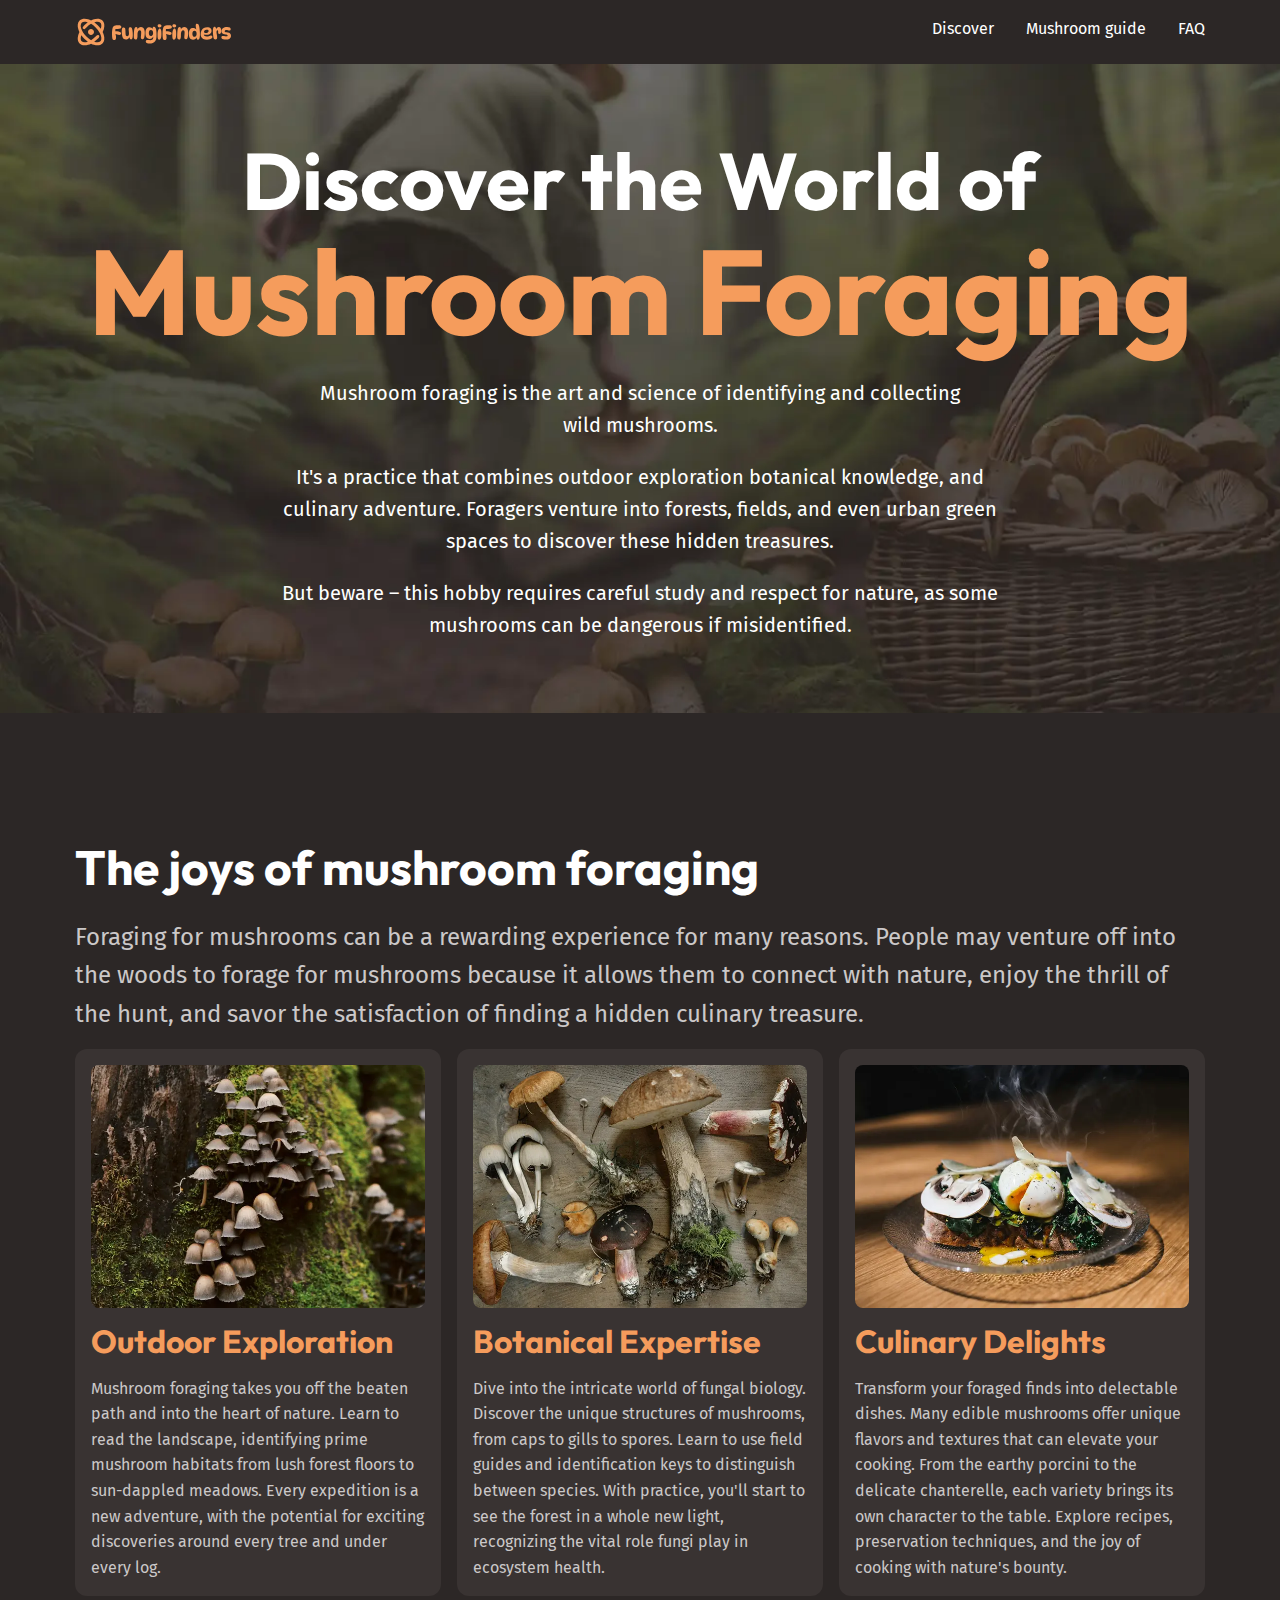
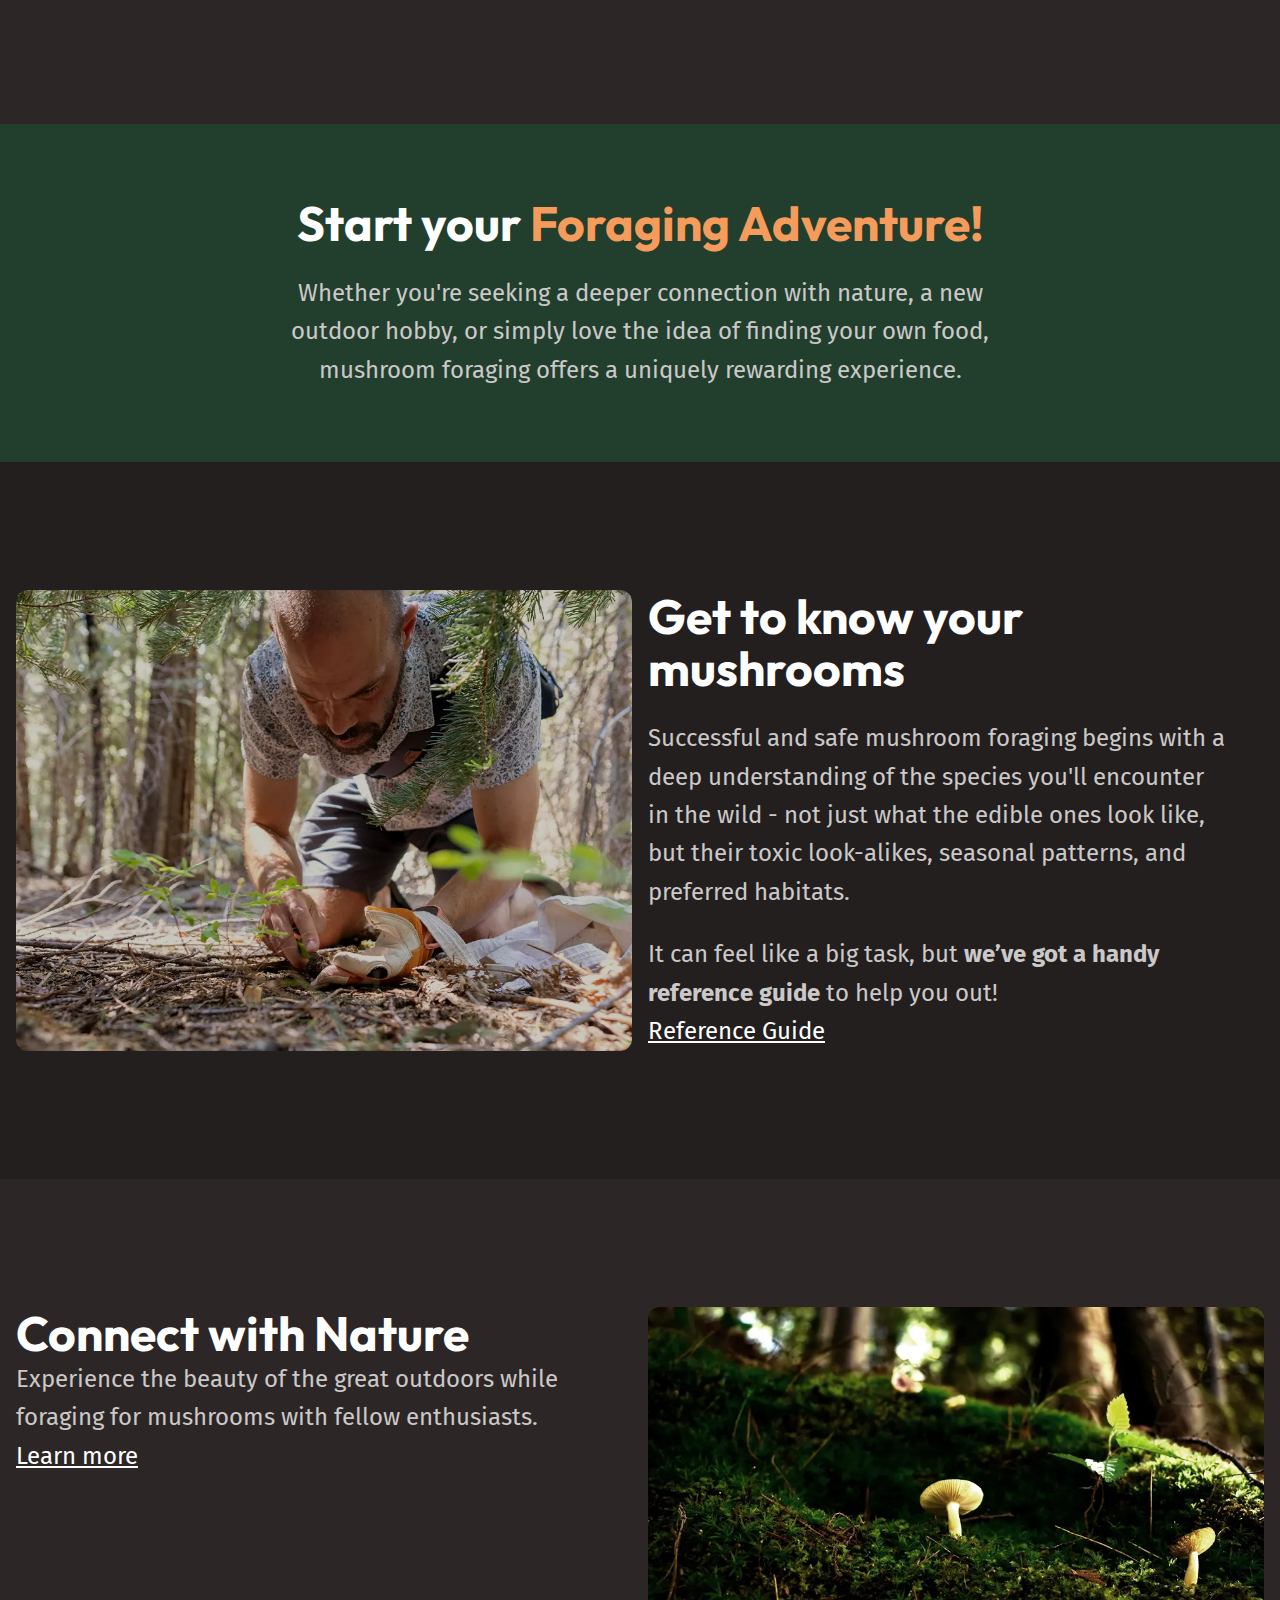
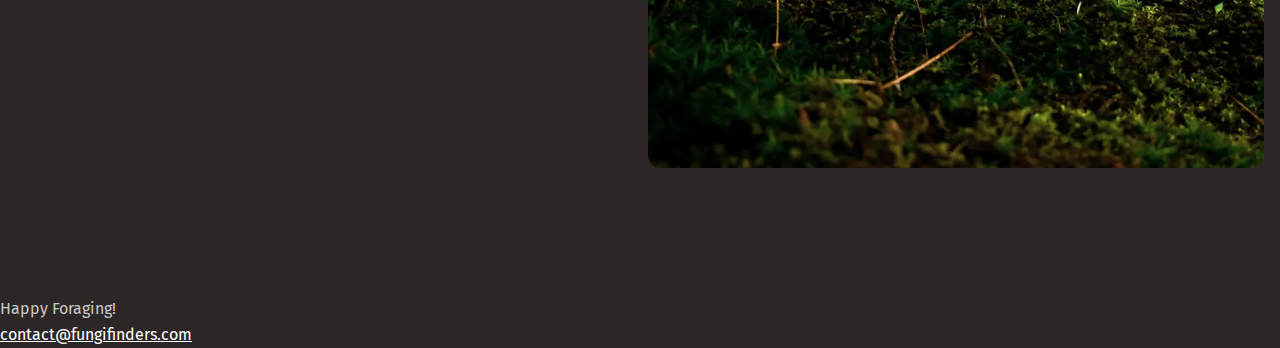
==== index.html @ 55ce0824 "flow class added" ====
<!DOCTYPE html>
<html lang="en">
  <head>
    <meta charset="UTF-8" />
    <meta name="viewport" content="width=device-width, initial-scale=1.0" />
    <title>FungiFindersw</title>
    <link rel="stylesheet" href="styles.css" />
    <link rel="preconnect" href="https://fonts.googleapis.com" />
    <link rel="preconnect" href="https://fonts.gstatic.com" crossorigin />
    <link
      href="https://fonts.googleapis.com/css2?family=Fira+Sans:wght@400;700&family=Outfit:wght@100..900&display=swap"
      rel="stylesheet"
    />
  </head>
  <body>
    <header class="site-header">
      <div class="wrapper" data-type="wide">
        <div class="site-header__inner">
          <a href="/">
            <img
              class="logo"
              src="/assets/fungi-finders.svg"
              alt="company logo"
            />
          </a>

          <nav class="primary-navigation">
            <ul>
              <li><a href="#">Discover</a></li>
              <li><a href="#">Mushroom guide</a></li>
              <li><a href="#">FAQ</a></li>
            </ul>
          </nav>
        </div>
      </div>
    </header>
    <main>
      <section class="hero flow section" data-padding="compact">
        <div class="wrapper">
          <h1 class="hero__title">
            Discover the World of
            <span>Mushroom Foraging</span>
          </h1>
        </div>
        <div class="wrapper" data-width="narrow">
          <div class="flow">
            <p>
              Mushroom foraging is the art and science of identifying and
              collecting wild mushrooms.
            </p>
            <p>
              It's a practice that combines outdoor exploration botanical
              knowledge, and culinary adventure. Foragers venture into forests,
              fields, and even urban green spaces to discover these hidden
              treasures.
            </p>
            <p>
              But beware – this hobby requires careful study and respect for
              nature, as some mushrooms can be dangerous if misidentified.
            </p>
          </div>
        </div>
      </section>

      <section class="section">
        <div class="wrapper flow">
          <h2 class="section-title">The joys of mushroom foraging</h2>
          <p class="font-size-lg">
            Foraging for mushrooms can be a rewarding experience for many
            reasons. People may venture off into the woods to forage for
            mushrooms because it allows them to connect with nature, enjoy the
            thrill of the hunt, and savor the satisfaction of finding a hidden
            culinary treasure.
          </p>

          <!-- 3 columns / Cards -->

          <div class="equal-columns">
            <div class="card">
              <img
                src="/assets/outdoor-exploration.webp"
                alt="Tighlty grouped brown mushrooms growing up the side of a mossy tree trunk"
              />
              <h3 class="card__title">Outdoor Exploration</h3>
              <p>
                Mushroom foraging takes you off the beaten path and into the
                heart of nature. Learn to read the landscape, identifying prime
                mushroom habitats from lush forest floors to sun-dappled
                meadows. Every expedition is a new adventure, with the potential
                for exciting discoveries around every tree and under every log.
              </p>
            </div>

            <div class="card">
              <img
                src="/assets/botanical-expertise.webp"
                alt="Various harvested wild mushrooms on a table"
              />
              <h3 class="card__title">Botanical Expertise</h3>
              <p>
                Dive into the intricate world of fungal biology. Discover the
                unique structures of mushrooms, from caps to gills to spores.
                Learn to use field guides and identification keys to distinguish
                between species. With practice, you'll start to see the forest
                in a whole new light, recognizing the vital role fungi play in
                ecosystem health.
              </p>
            </div>

            <div class="card">
              <img
                src="/assets/culinary-delight.webp"
                alt="A freshly cooked plate of food, still steaming, with several mushroom slices on it"
              />

              <h3 class="card__title">Culinary Delights</h3>
              <p>
                Transform your foraged finds into delectable dishes. Many edible
                mushrooms offer unique flavors and textures that can elevate
                your cooking. From the earthy porcini to the delicate
                chanterelle, each variety brings its own character to the table.
                Explore recipes, preservation techniques, and the joy of cooking
                with nature's bounty.
              </p>
            </div>
          </div>
        </div>
      </section>

      <section class="background-accent section" data-padding="compact">
        <div class="wrapper" data-width="narrow">
          <div class="text-center font-size-lg flow">
            <h2 class="section-title">
              Start your <span class="text-brand">Foraging Adventure!</span>
            </h2>
            <p>
              Whether you're seeking a deeper connection with nature, a new
              outdoor hobby, or simply love the idea of finding your own food,
              mushroom foraging offers a uniquely rewarding experience.
            </p>
          </div>
        </div>
      </section>

      <section class="background-extra-dark section">
        <div class="wrapper" data-width="wide">
          <div class="equal-columns">
            <!-- 2 columns -->
            <div>
              <img
                src="/assets/get-to-know.webp"
                alt="A man on his hands and knees carefully digging a mushroom out of the forest floor"
              />
            </div>
            <div class="font-size-lg flow">
              <h2 class="section-title">Get to know your mushrooms</h2>
              <p>
                Successful and safe mushroom foraging begins with a deep
                understanding of the species you'll encounter in the wild - not
                just what the edible ones look like, but their toxic
                look-alikes, seasonal patterns, and preferred habitats.
              </p>
              <p>
                It can feel like a big task, but
                <strong>we’ve got a handy reference guide</strong> to help you
                out!
              </p>
              <a href="/mushroom-guide.html" class="button">
                <span class="visually-hidden">
                  Get to know your mushrooms by using our handy </span
                >Reference Guide
              </a>
            </div>
          </div>
        </div>
      </section>

      <section class="section">
        <div class="wrapper" data-width="wide">
          <div class="equal-columns">
            <!-- 2 columns -->
            <div class="font-size-lg">
              <h2 class="section-title">Connect with Nature</h2>
              <p>
                Experience the beauty of the great outdoors while foraging for
                mushrooms with fellow enthusiasts.
              </p>
              <a href="" class="button"
                >Learn more
                <span class="visually-hidden">
                  about mushrooms with our hand mushroom guide
                </span></a
              >
            </div>
            <div>
              <img
                src="/assets/nature.webp"
                alt="A few small yellowish mushrooms growing on a mossy forest floor"
              />
            </div>
          </div>
        </div>
      </section>
    </main>

    <footer class="site-footer">
      <p>Happy Foraging!</p>
      <a href="mailto:contact@fungifinders.com">contact@fungifinders.com</a>
    </footer>
  </body>
</html>
---- styles.css ----
/* FONTS */

/* @font-face {
  font-family: 'Outfit';
  font-weight: 100;
  src: url('/assets/fonts/Outfit-Regular.woff2') format('woff2'),
    url('/assets/fonts/Outfit-Regular.woff') format('woff');
}

@font-face {
  font-family: 'Outfit';
  font-weight: 900;
  src: url('/assets/fonts/Outfit-ExtraBold.woff2') format('woff2'),
    url('/assets/fonts/Outfit-ExtraBold.woff') format('woff');
}

@font-face {
  font-family: 'Fira Sans';
  font-weight: 400;
  src: url('/assets/fonts/FiraSans-Regular.woff2') format('woff2'),
    url('/assets/fonts/FiraSans-Regular.woff') format('woff');
}

@font-face {
  font-family: 'Firs Sans';
  font-weight: 700;
  src: url('/assets/fonts/FiraSans-Bold.woff2') format('woff2'),
    url('/assets/fonts/FiraSans-Bold.woff') format('woff');
} */

/* CSS RESET */

@layer reset {
  *,
  *::before,
  *::after {
    box-sizing: border-box;
  }

  html {
    -mox-text-size-adjust: none;
    -webkit-text-size-adjust: none;
    text-size-adjust: none;
  }

  body,
  h1,
  h2,
  h3,
  h4,
  p,
  figure,
  blockquote,
  dl,
  dd {
    margin: 0;
  }

  [role='list'] {
    list-style: none;
    margin: 0;
    padding: 0;
  }

  body {
    min-block-size: 100vh;
    line-height: 1.6;
  }

  h1,
  h2,
  h3,
  button,
  input,
  label {
    line-height: 1.1;
  }

  p,
  li {
    text-wrap: pretty;
  }

  img,
  picture {
    max-inline-size: 100%;
    display: block;
  }

  input,
  button,
  textarea,
  select {
    font: inherit;
  }
}

/* CUSTOM PROPERTIES */

@layer base {
  :root {
    /* COLORS */
    --clr-white: hsl(0, 0%, 100%);
    --clr-gray-100: hsl(0, 2%, 79%);
    --clr-brand-400: hsl(25, 88%, 75%);
    --clr-brand-500: hsl(25, 88%, 66%);
    --clr-green-400: hsl(143, 19%, 49%);
    --clr-green-500: hsl(143, 38%, 37%);
    --clr-green-600: hsl(145, 29%, 19%);
    --clr-brown-500: hsl(10, 5%, 25%);
    --clr-brown-600: hsl(9, 7%, 21%);
    --clr-brown-700: hsl(9, 8%, 16%);
    --clr-brown-800: hsl(0, 6%, 15%);
    --clr-brown-900: hsl(0, 6%, 13%);

    --clr-orange-500: hsl(28, 43%, 28%);
    --clr-red-500: hsl(359, 34%, 24%);
    --clr-teal-500: hsl(186, 42%, 25%);

    /* FONTS & SIZE */

    --ff-heading: 'Outfit', sans-serif;
    --ff-body: 'Fira Sans', sans-serif;

    --fs-300: 0.875rem;
    --fs-400: 1rem;
    --fs-500: 1.125rem;
    --fs-600: 1.25rem;
    --fs-700: 1.5rem;
    --fs-800: 2rem;
    --fs-900: 3.75rem;
    --fs-1000: 3.75rem;

    /* LARGE SCREENS FONT SIZES */

    @media (width > 47.5rem) {
      --fs-300: 0.875rem;
      --fs-400: 1rem;
      --fs-500: 1.25rem;
      --fs-600: 1.5rem;
      --fs-700: 2rem;
      --fs-800: 3rem;
      --fs-900: 5rem;
      --fs-1000: 7.5rem;
    }
  }
}

/* PRIMITIVES */

:root {
  --text-main: var(--clr-gray-100);
  --text-high-contrast: var(--clr-white);
  --text-brand: var(--clr-brand-500);
  --text-brand-light: var(--clr-brand-400);

  --background-accent-light: var(--clr-green-400);
  --background-accent-main: var(--clr-green-500);
  --backgrouind-accent-dark: var(--clr-green-600);

  --background-extra-light: var(--clr-brown-500);
  --background-light: var(--clr-brown-600);
  --background-main: var(--clr-brown-700);
  --background-dark: var(--clr-brown-800);
  --background-extra-dark: var(--clr-brown-900);

  --font-size-heading-sm: var(--fs-700);
  --font-size-heading-reg: var(--fs-800);
  --font-size-heading-lg: var(--fs-900);
  --font-size-heading-xl: var(--fs-1000);

  --font-size-sm: var(--fs-300);
  --font-size-reg: var(--fs-400);
  --font-size-md: var(--fs-500);
  --font-size-lg: var(--fs-600);

  --border-radius-1: 0.25rem;
  --border-radius-2: 0.5rem;
  --border-radius-3: 0.75rem;
}

@layer base {
  body {
    font-family: var(--ff-body);
    font-size: var(--font-size-reg);
    color: var(--text-main);
    background-color: var(--background-main);
  }

  h1,
  h2,
  h3,
  h4 {
    font-family: var(--ff-heading);
    font-weight: 700;
    color: var(--text-high-contrast);
  }

  a {
    color: var(--text-high-contrast);
  }

  a:hover,
  a:focus-visible {
    color: var(--text-brand-light);
  }

  img {
    border-radius: var(--border-radius-3);
  }
}

@layer layout {
  .flow > * + * {
    margin-block-start: var(--flow-space, 1em);
  }

  .grid-flow {
    display: grid;
    gap: var(--grid-flow-space, 1em);

    align-content: start;
    justify-items: start;
  }
  .wrapper {
    --wrapper-max-width: 70.625rem;
    --wrapper-padding: 1rem;

    width: min(var(--wrapper-max-width), 100% - var(--wrapper-padding) * 2);
    margin-inline: auto;

    /* max-width: var(--wrapper-max-width);
    margin-inline: auto;
    padding-inline: var(--wrapper-padding); */

    box-sizing: content-box;
  }

  .wrapper[data-width='narrow'] {
    --wrapper-max-width: 45rem;
  }

  .wrapper[data-width='wide'] {
    --wrapper-max-width: 83.125rem;
  }

  .section {
    padding-block: 3.75rem;

    @media (min-width: 47.5rem) {
      padding-block: 8rem;

      &[data-padding='compact'] {
        padding-block: 4.54rem;
      }
    }
  }

  .equal-columns {
    display: grid;
    gap: var(--equal-columns-gap, 1rem);
    align-items: var(--column-layout-alignment, start);

    &[data-gap='large'] {
      gap: 2rem;
    }

    &[data-vertical-alignment='centered'] {
      --column-layout-alignment: center;
    }

    &[data-vertical-alignment='bottom'] {
      --column-layout-alignment: end;
    }

    @media (width > 760px) {
      grid-auto-flow: column;
      grid-auto-columns: 1fr;
    }
  }
}

@layer components {
  .site-header {
    padding-block: 1rem;
  }

  .site-header__inner {
    display: flex;
    flex-wrap: wrap;
    gap: 0.5rem 2rem;
    justify-content: space-between;
  }

  .primary-navigation {
    ul {
      list-style: none;
      margin: 0;
      padding: 0;
      display: flex;
      flex-wrap: wrap;
      gap: 0.5rem 2rem;
    }

    a {
      text-decoration: none;
    }
  }

  .hero {
    text-align: center;
    background-image: url('/assets/hero.webp');
    background-size: cover;
    font-size: var(--font-size-md);
    color: var(--text-high-contrast);
  }

  .hero__title {
    font-size: var(--font-size-heading-lg);

    > span {
      display: block;
      font-size: var(--font-size-heading-xl);
      color: var(--text-brand);
    }
  }

  .card {
    display: grid;
    gap: 1rem;
    padding: 1rem;
    background-color: var(--background-light);
    border-radius: var(--border-radius-3);

    img {
      border-radius: var(--border-radius-2);
    }
  }

  .card__title {
    /* color: var(--card-title-color), var(--text-brand);
    font-size: var(--card-title-font-size), var(--font-size-sm); */
    color: var(--text-brand);
    font-size: var(--font-size-heading-sm);
  }
}

@layer utilities {
  .text-center {
    text-align: center;
  }
  .text-brand {
    color: var(--text-brand);
  }

  .text-high-contrast {
    color: var(--text-high-contrast);
  }

  .section-title {
    font-size: var(--font-size-heading-reg);
  }

  .background-base {
    background-color: var(--background-main);
  }

  .background-light {
    background-color: var(--background-light);
  }

  .background-extra-light {
    background-color: var(--background-extra-light);
  }

  .background-dark {
    background-color: var(--background-dark);
  }

  .background-extra-dark {
    background-color: var(--background-extra-dark);
  }

  .background-accent {
    background-color: var(--backgrouind-accent-dark);
  }

  .font-size-sm {
    font-size: var(--font-size-sm);
  }
  .font-size-reg {
    font-size: var(--font-size-reg);
  }

  .font-size-md {
    font-size: var(--font-size-md);
  }

  .font-size-lg {
    font-size: var(--font-size-lg);
  }

  .visually-hidden {
    clip: rect(0 0 0 0);
    clip-path: inset(50%);
    height: 1px;
    overflow: hidden;
    position: absolute;
    white-space: nowrap;
    width: 1px;
  }
}
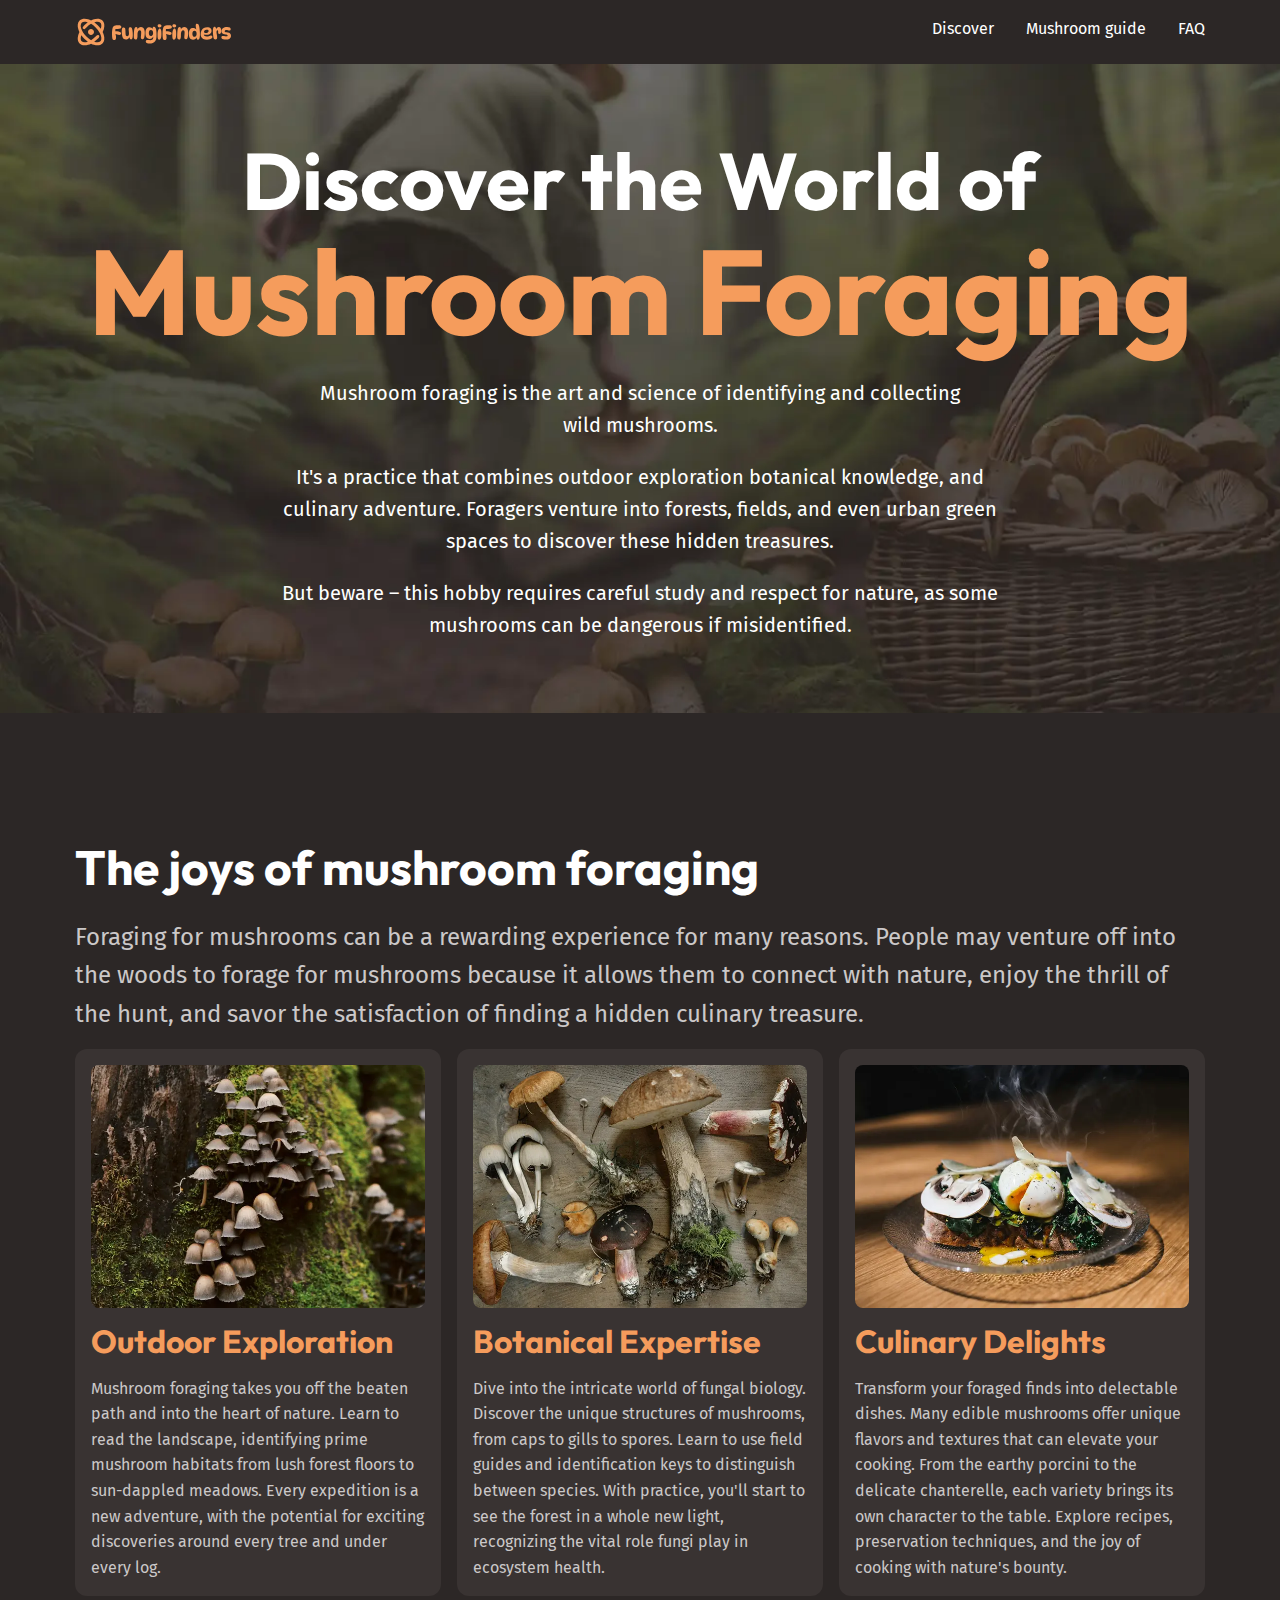
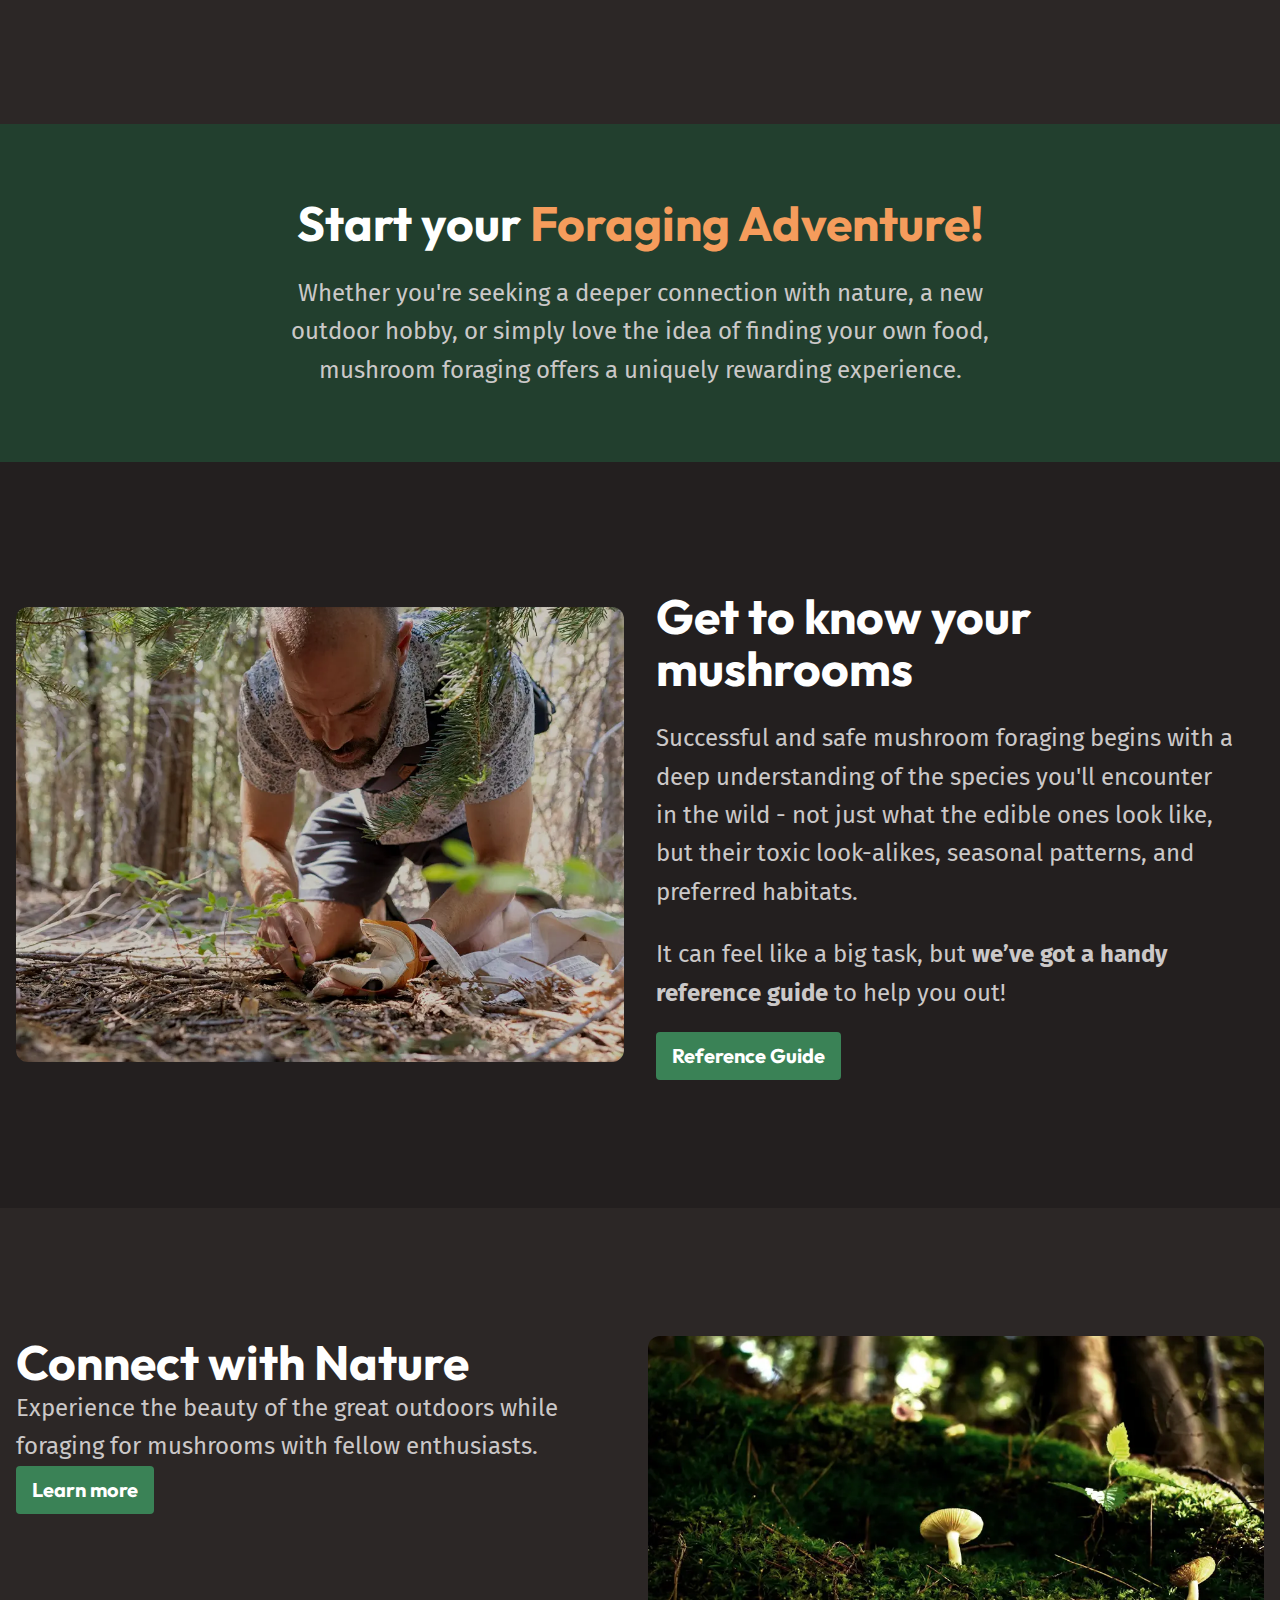
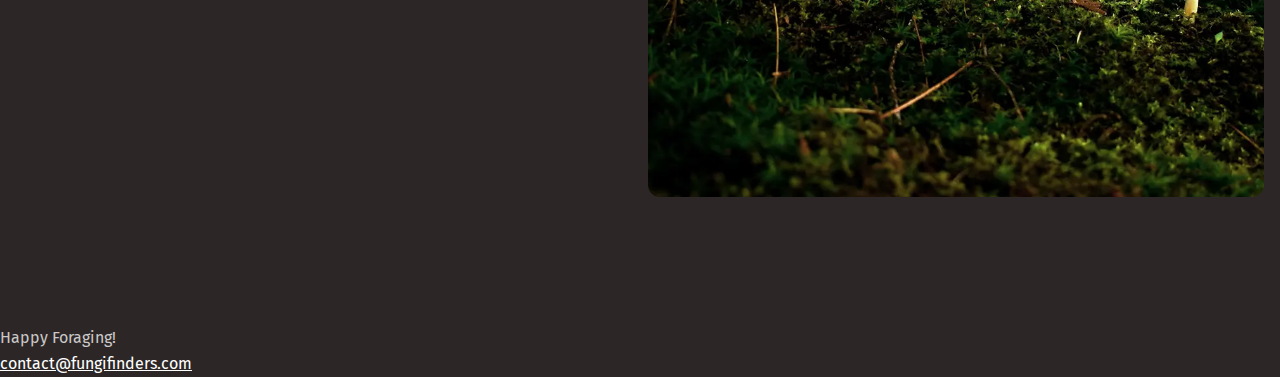
==== commit 24f172ce: "attributes added to equal-columns" ====
--- a/index.html
+++ b/index.html
@@ -144,7 +144,11 @@
 
       <section class="background-extra-dark section">
         <div class="wrapper" data-width="wide">
-          <div class="equal-columns">
+          <div
+            class="equal-columns"
+            data-gap="large"
+            data-vertical-alignment="centered"
+          >
             <!-- 2 columns -->
             <div>
               <img
--- a/styles.css
+++ b/styles.css
@@ -259,7 +259,7 @@
   .equal-columns {
     display: grid;
     gap: var(--equal-columns-gap, 1rem);
-    align-items: var(--column-layout-alignment, start);
+    align-items: var(--column-layout-alignment, stretch);
 
     &[data-gap='large'] {
       gap: 2rem;
@@ -343,6 +343,24 @@
     color: var(--text-brand);
     font-size: var(--font-size-heading-sm);
   }
+
+  .button {
+    display: inline flex;
+    cursor: pointer;
+    font-family: var(--ff-heading);
+    font-weight: 700;
+    font-size: var(--font-size-md);
+    text-decoration: none;
+    background-color: var(--background-accent-main);
+    padding: 0.5rem 1rem;
+    border-radius: var(--border-radius-1);
+  }
+
+  .button:hover,
+  .button:focus-visible {
+    background-color: var(--background-accent-light);
+    color: var(--text-high-contrast);
+  }
 }
 
 @layer utilities {
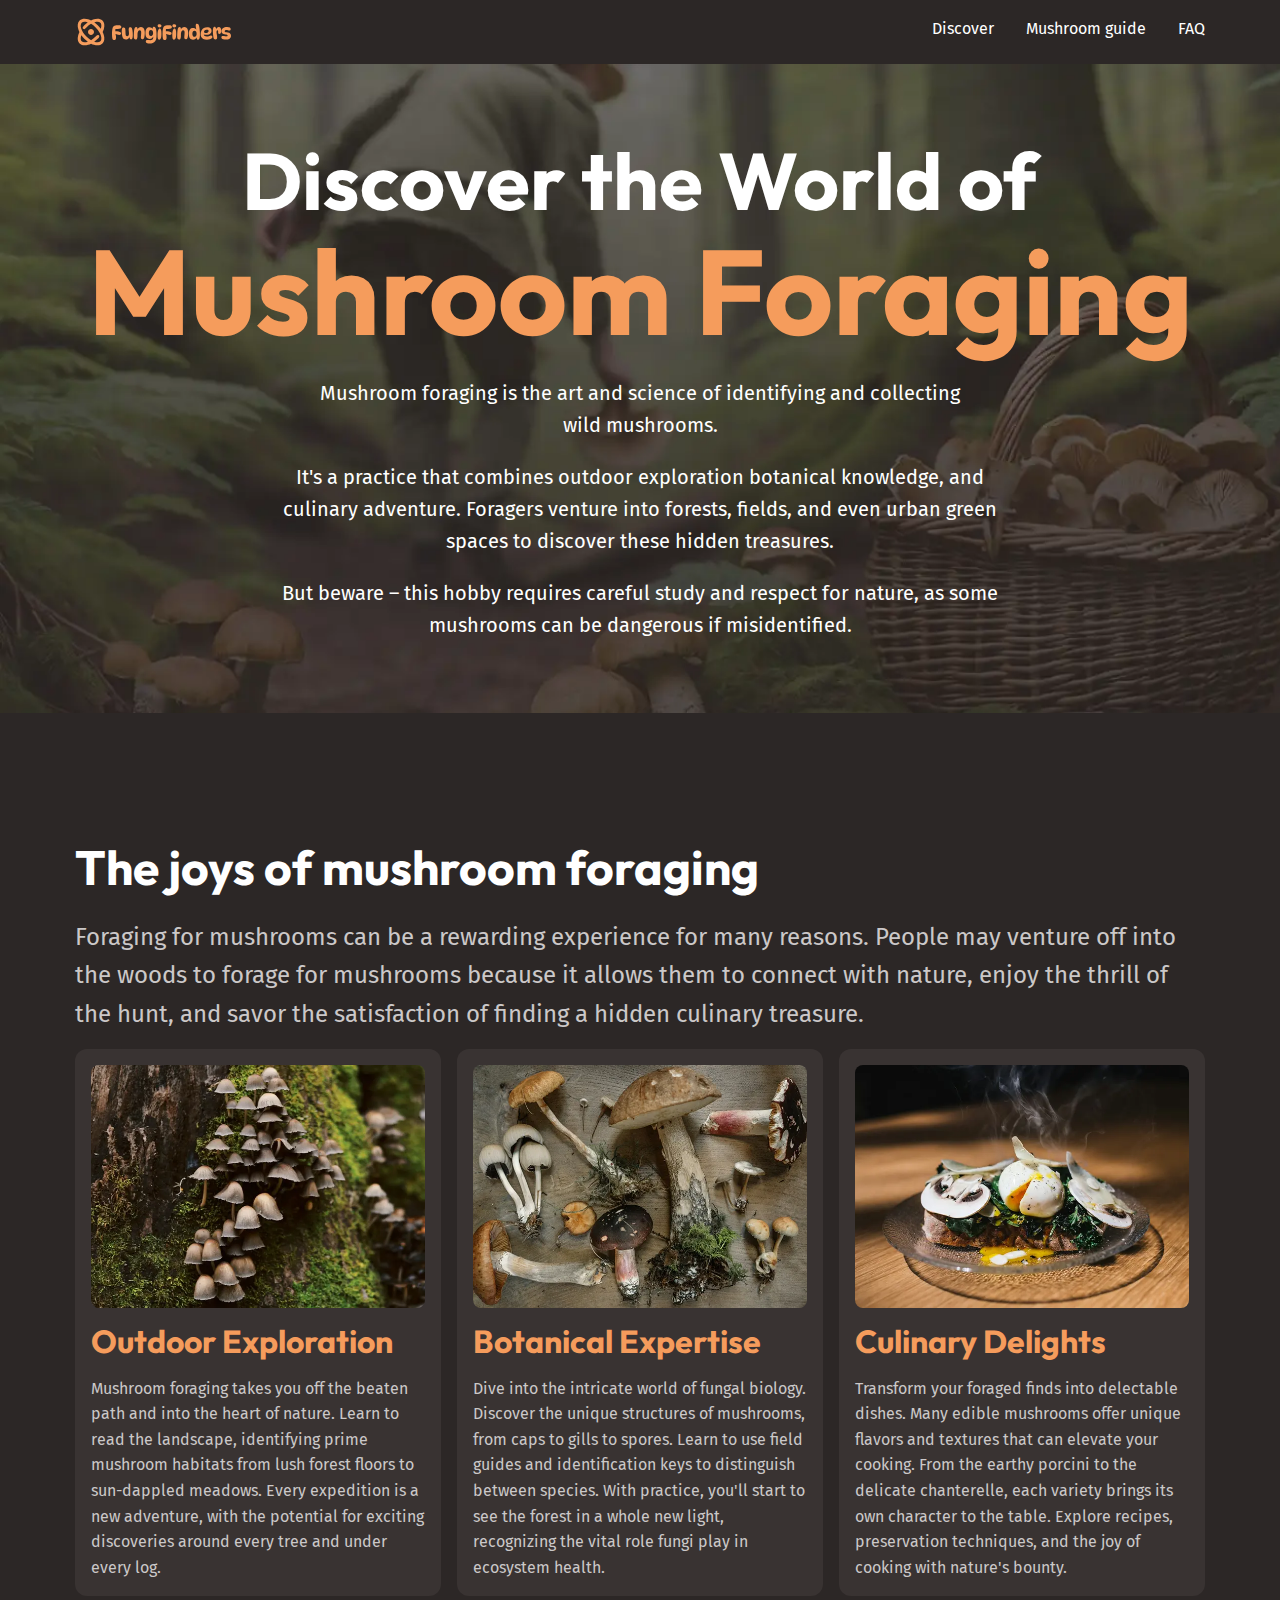
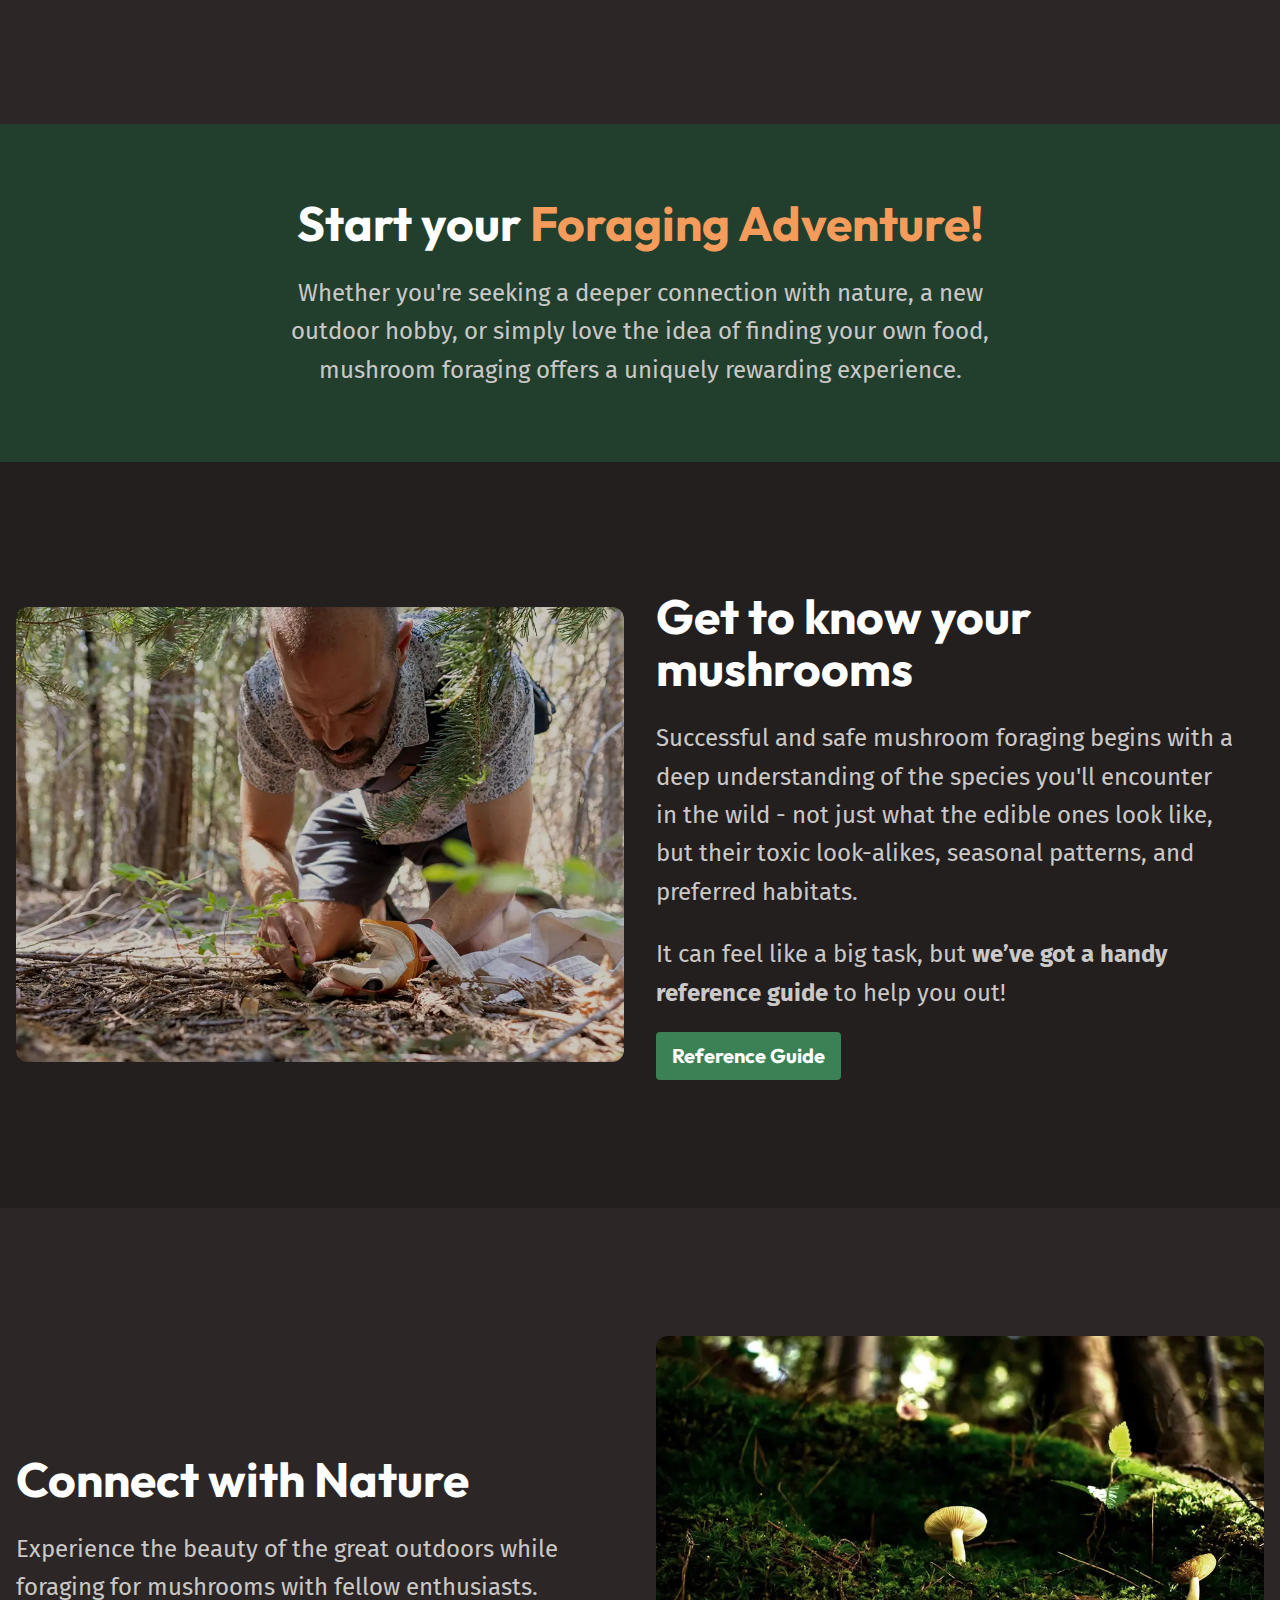
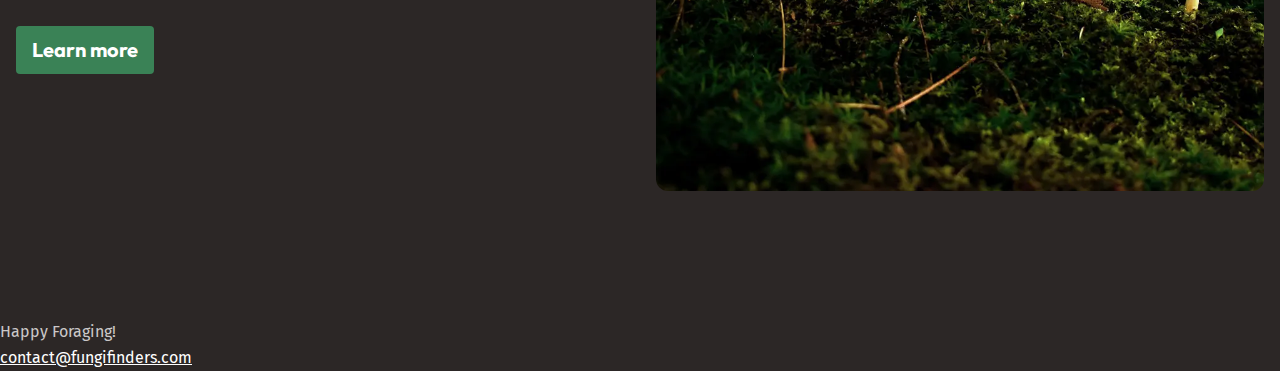
==== commit 0cddfe56: "flow style added" ====
--- a/index.html
+++ b/index.html
@@ -181,9 +181,13 @@
 
       <section class="section">
         <div class="wrapper" data-width="wide">
-          <div class="equal-columns">
+          <div
+            class="equal-columns"
+            data-gap="large"
+            data-vertical-alignment="centered"
+          >
             <!-- 2 columns -->
-            <div class="font-size-lg">
+            <div class="font-size-lg flow">
               <h2 class="section-title">Connect with Nature</h2>
               <p>
                 Experience the beauty of the great outdoors while foraging for
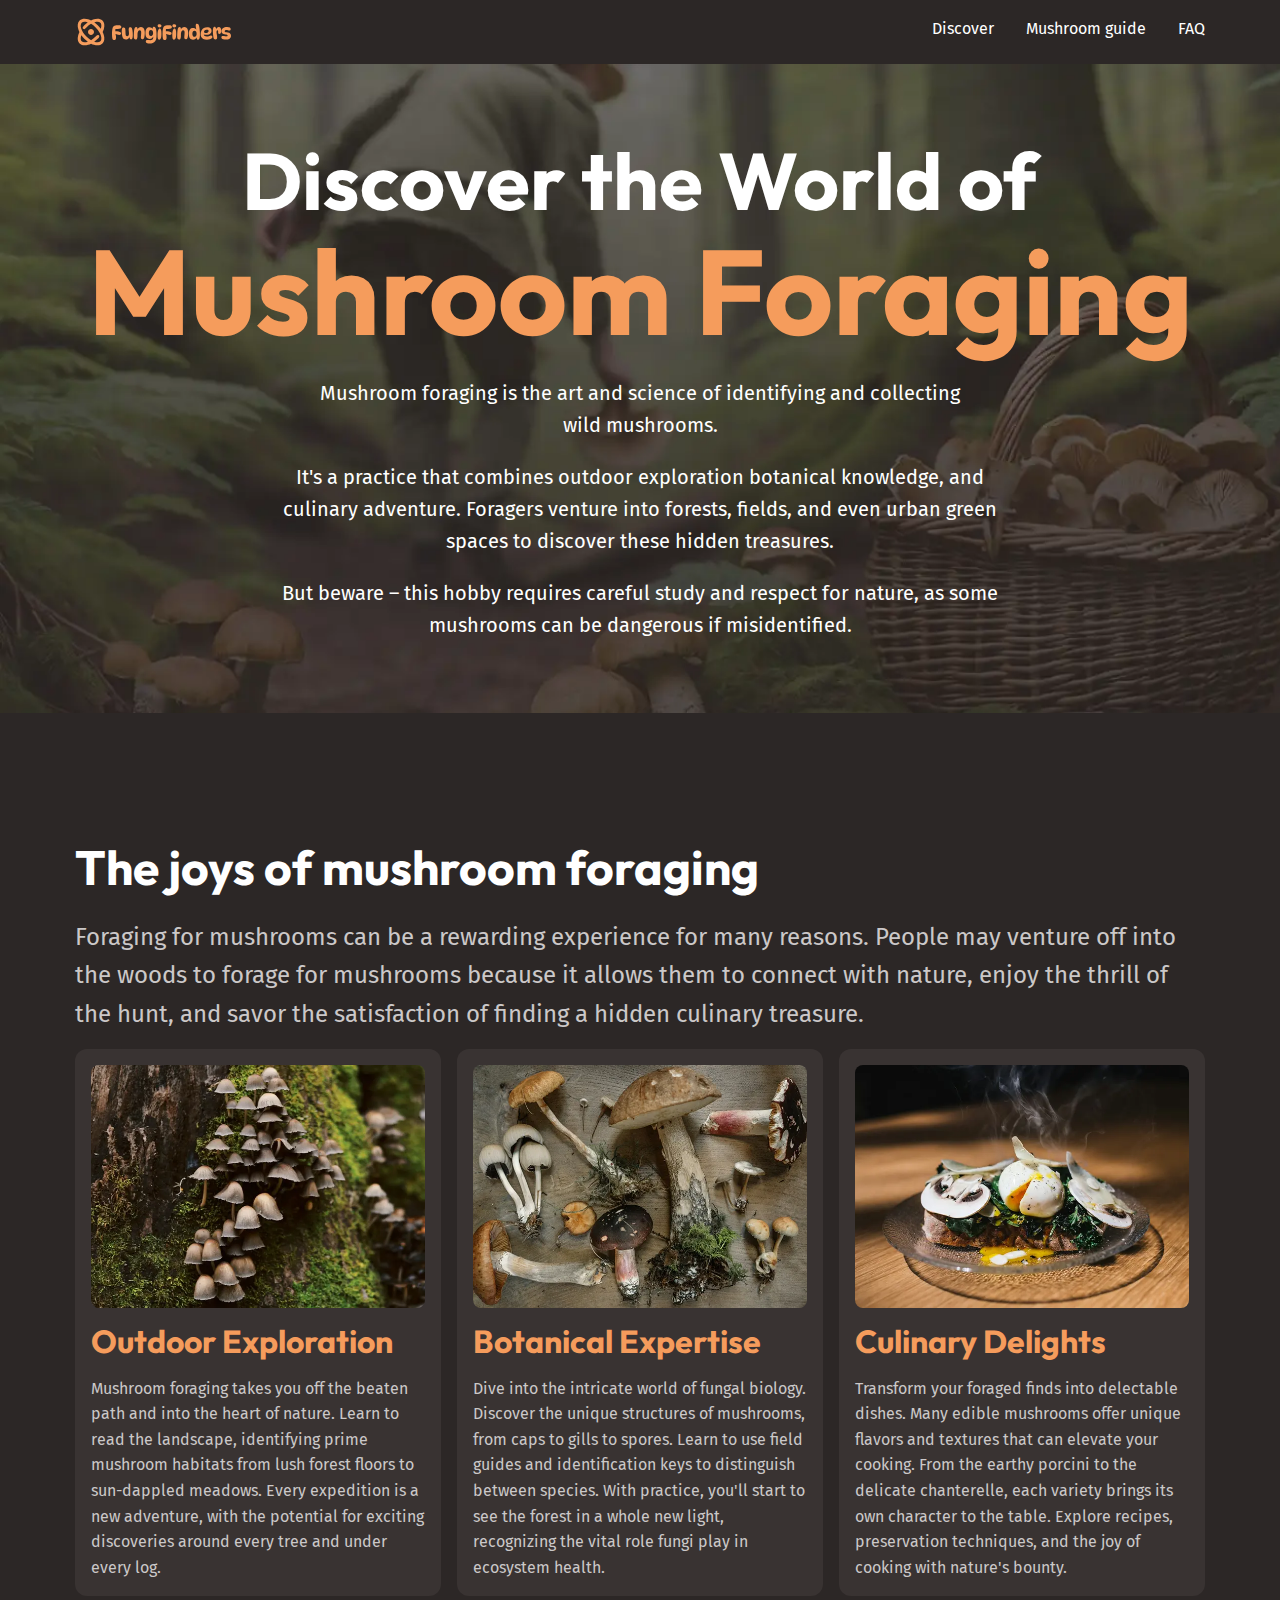
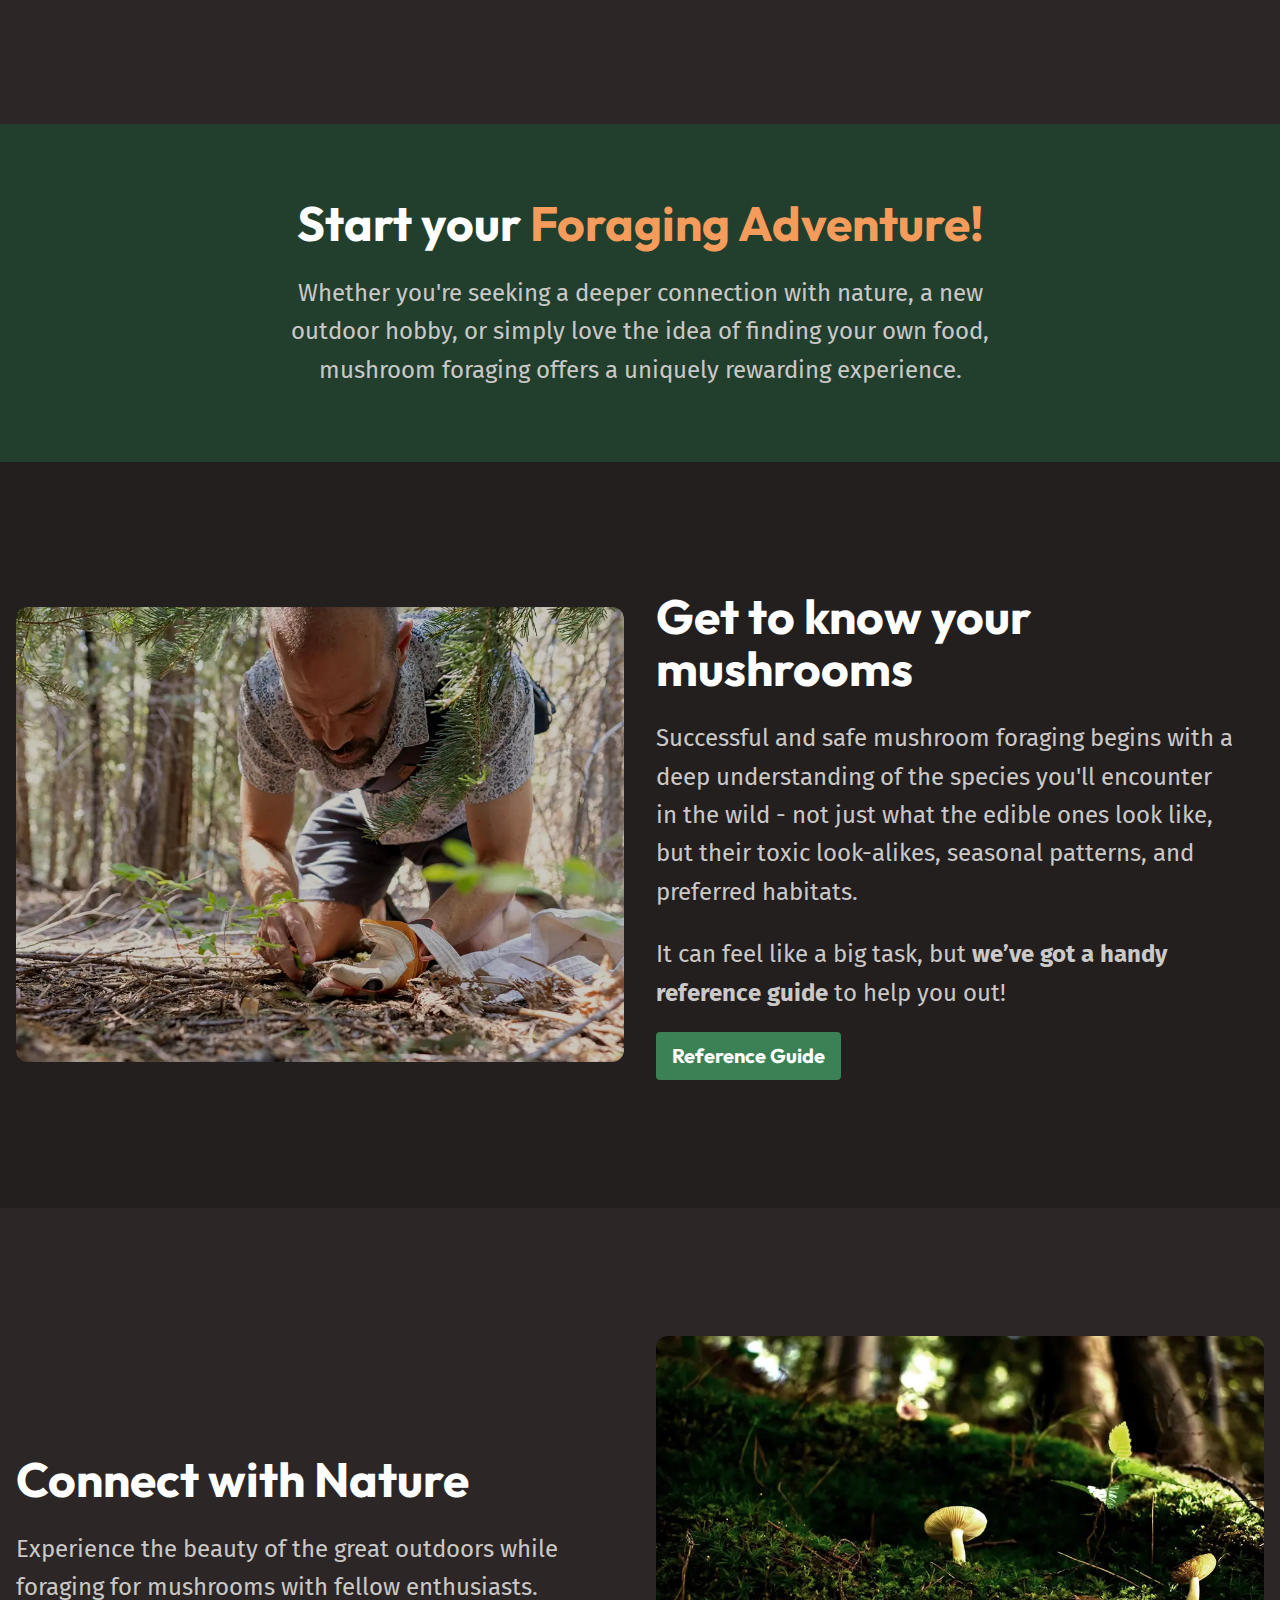
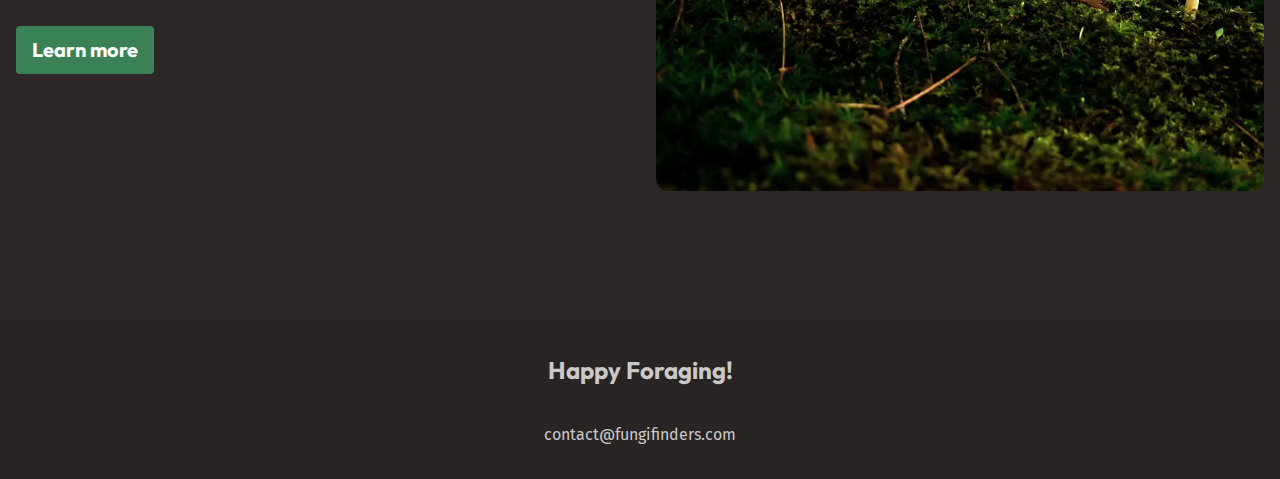
==== commit 59278896: "footer markup and styles" ====
--- a/index.html
+++ b/index.html
@@ -212,7 +212,7 @@
     </main>
 
     <footer class="site-footer">
-      <p>Happy Foraging!</p>
+      <p class="site-footer__title">Happy Foraging!</p>
       <a href="mailto:contact@fungifinders.com">contact@fungifinders.com</a>
     </footer>
   </body>
--- a/styles.css
+++ b/styles.css
@@ -307,6 +307,31 @@
     }
   }
 
+  .site-footer {
+    background-color: var(--background-dark);
+    padding-block: 2rem;
+    text-align: center;
+
+    display: grid;
+    gap: 2rem;
+
+    a {
+      text-decoration: none;
+      color: var(--text-main);
+
+      &:hover,
+      &:focus-visible {
+        color: var(--text-brand-light);
+      }
+    }
+  }
+
+  .site-footer__title {
+    font-size: var(--font-size-lg);
+    font-family: var(--ff-heading);
+    font-weight: 700;
+  }
+
   .hero {
     text-align: center;
     background-image: url('/assets/hero.webp');
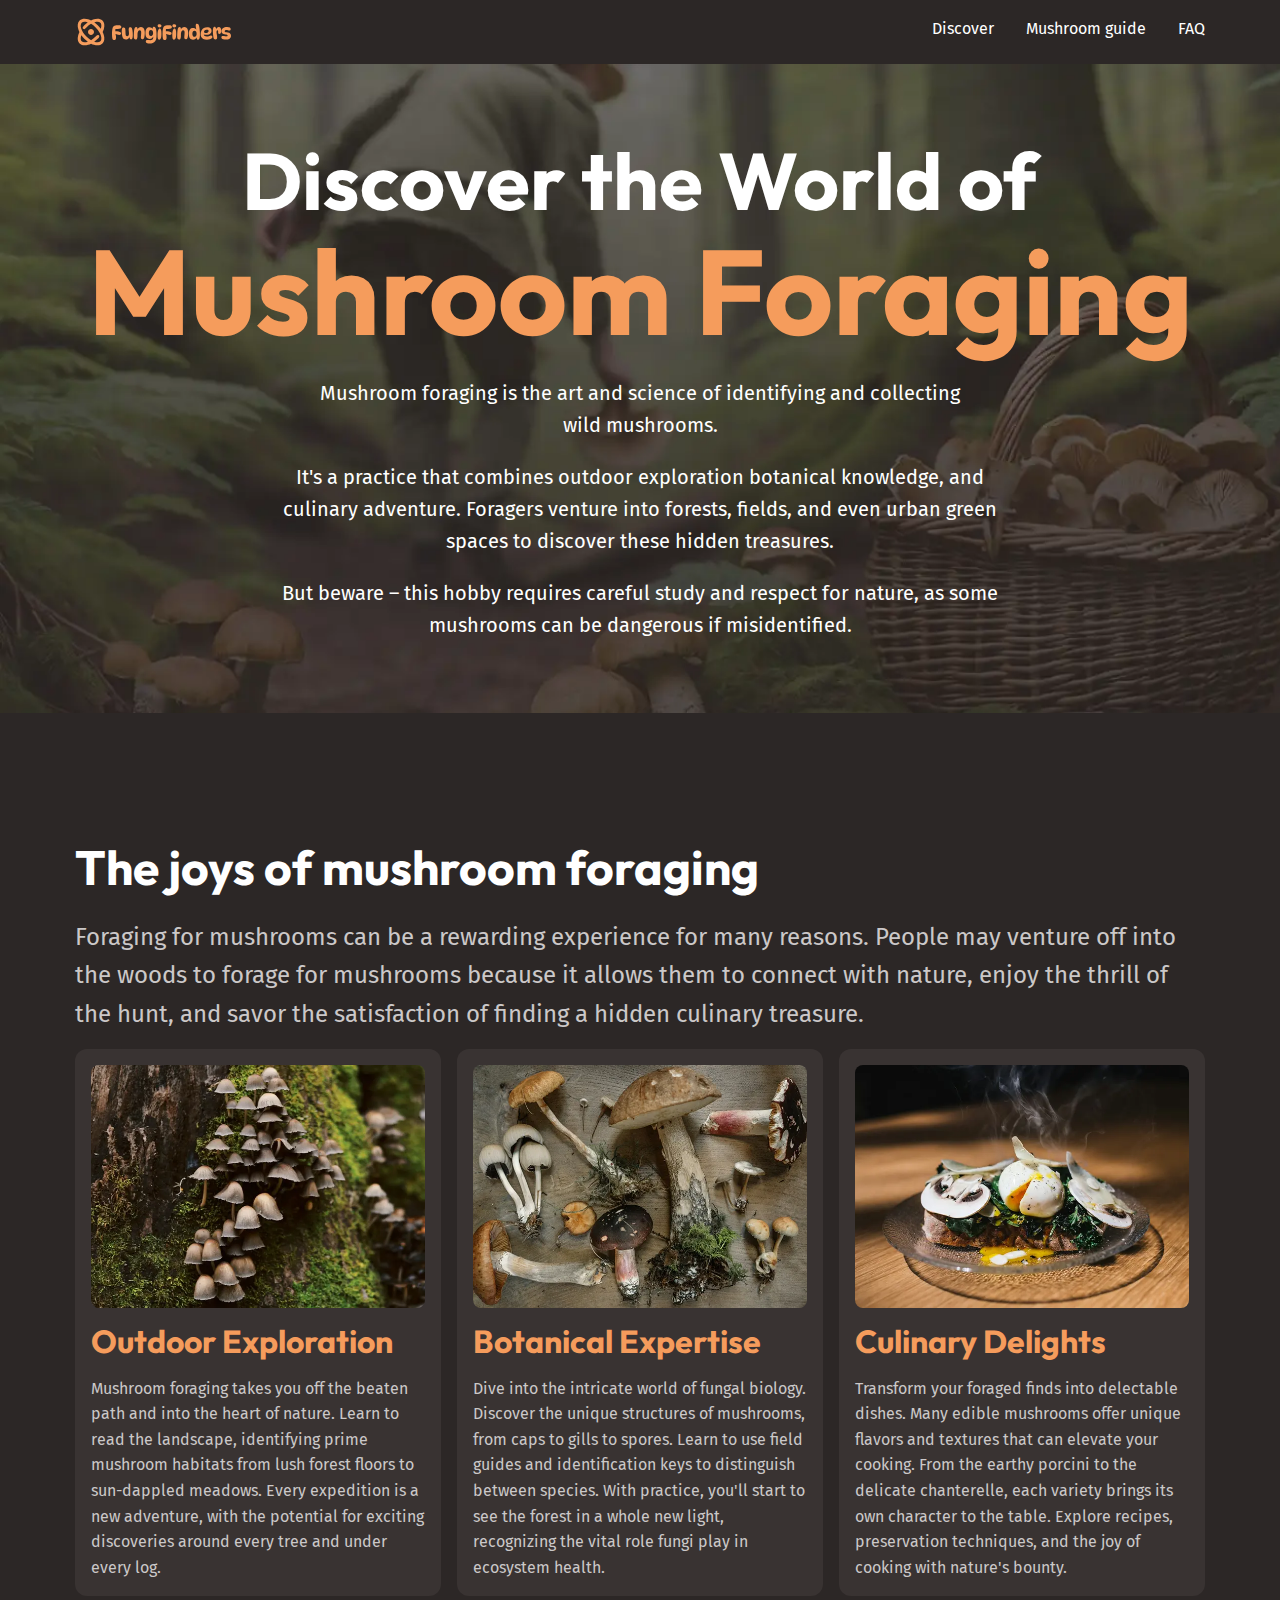
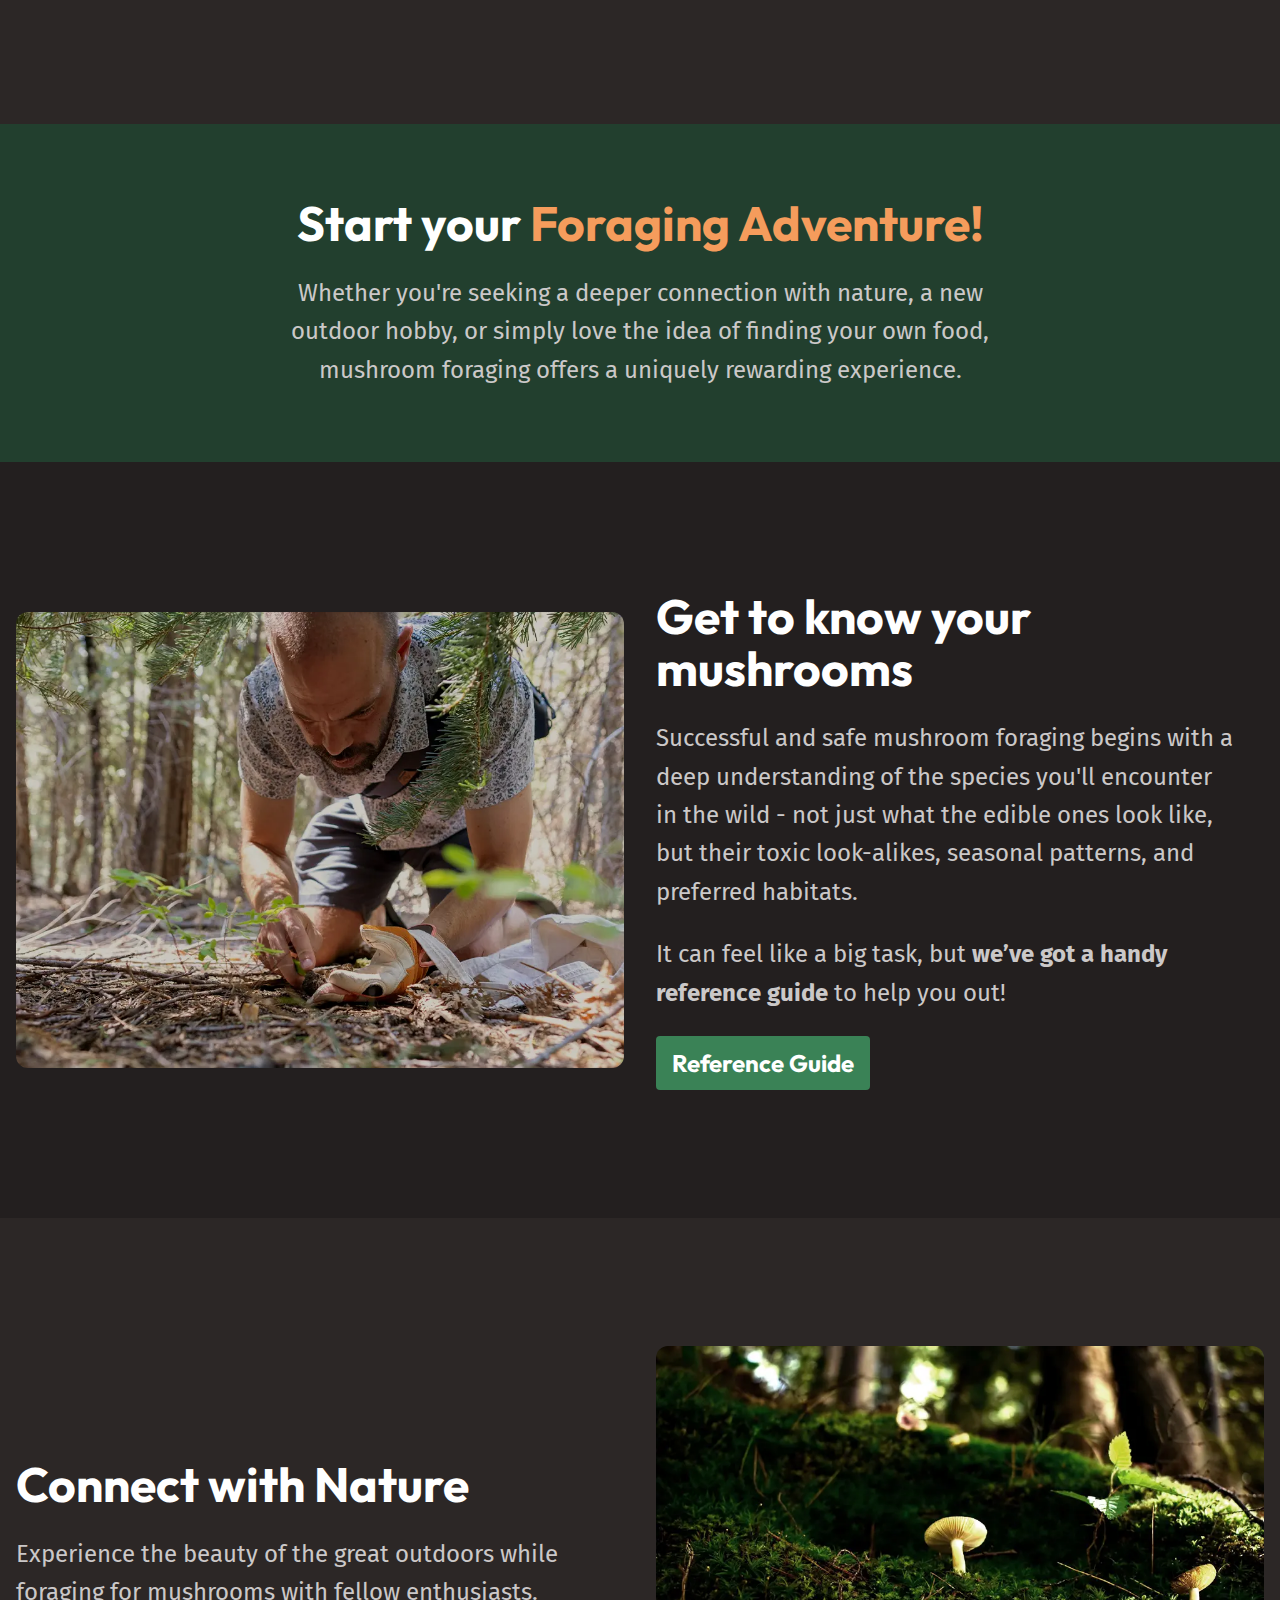
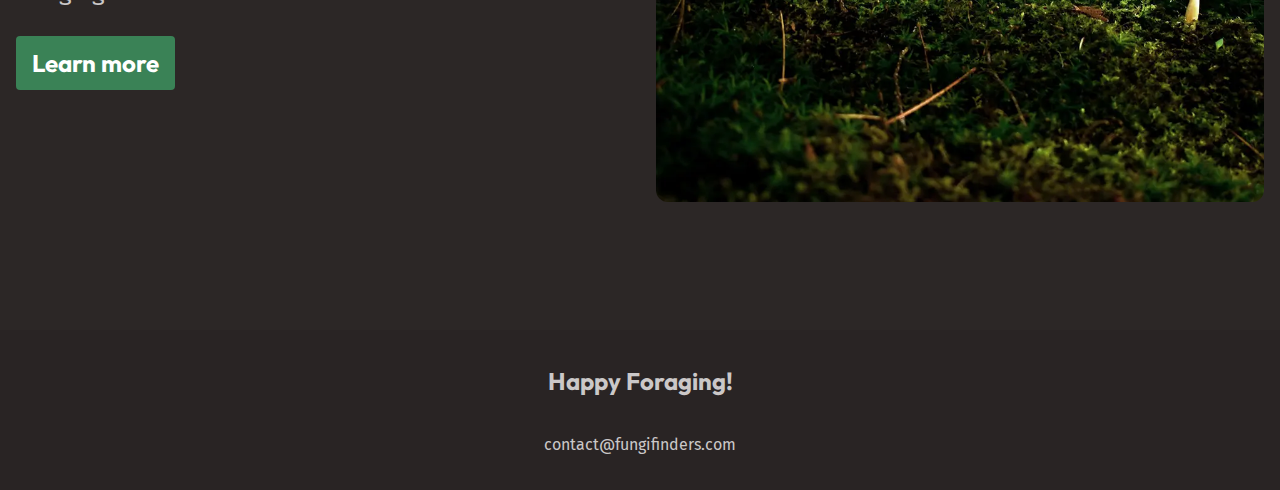
==== commit 31044ede: "setup mushroom-guide page" ====
--- a/index.html
+++ b/index.html
@@ -27,7 +27,7 @@
           <nav class="primary-navigation">
             <ul>
               <li><a href="#">Discover</a></li>
-              <li><a href="#">Mushroom guide</a></li>
+              <li><a href="mushroom-guide.html">Mushroom guide</a></li>
               <li><a href="#">FAQ</a></li>
             </ul>
           </nav>
--- a/styles.css
+++ b/styles.css
@@ -374,7 +374,7 @@
     cursor: pointer;
     font-family: var(--ff-heading);
     font-weight: 700;
-    font-size: var(--font-size-md);
+    /* font-size: var(--font-size-md); */
     text-decoration: none;
     background-color: var(--background-accent-main);
     padding: 0.5rem 1rem;
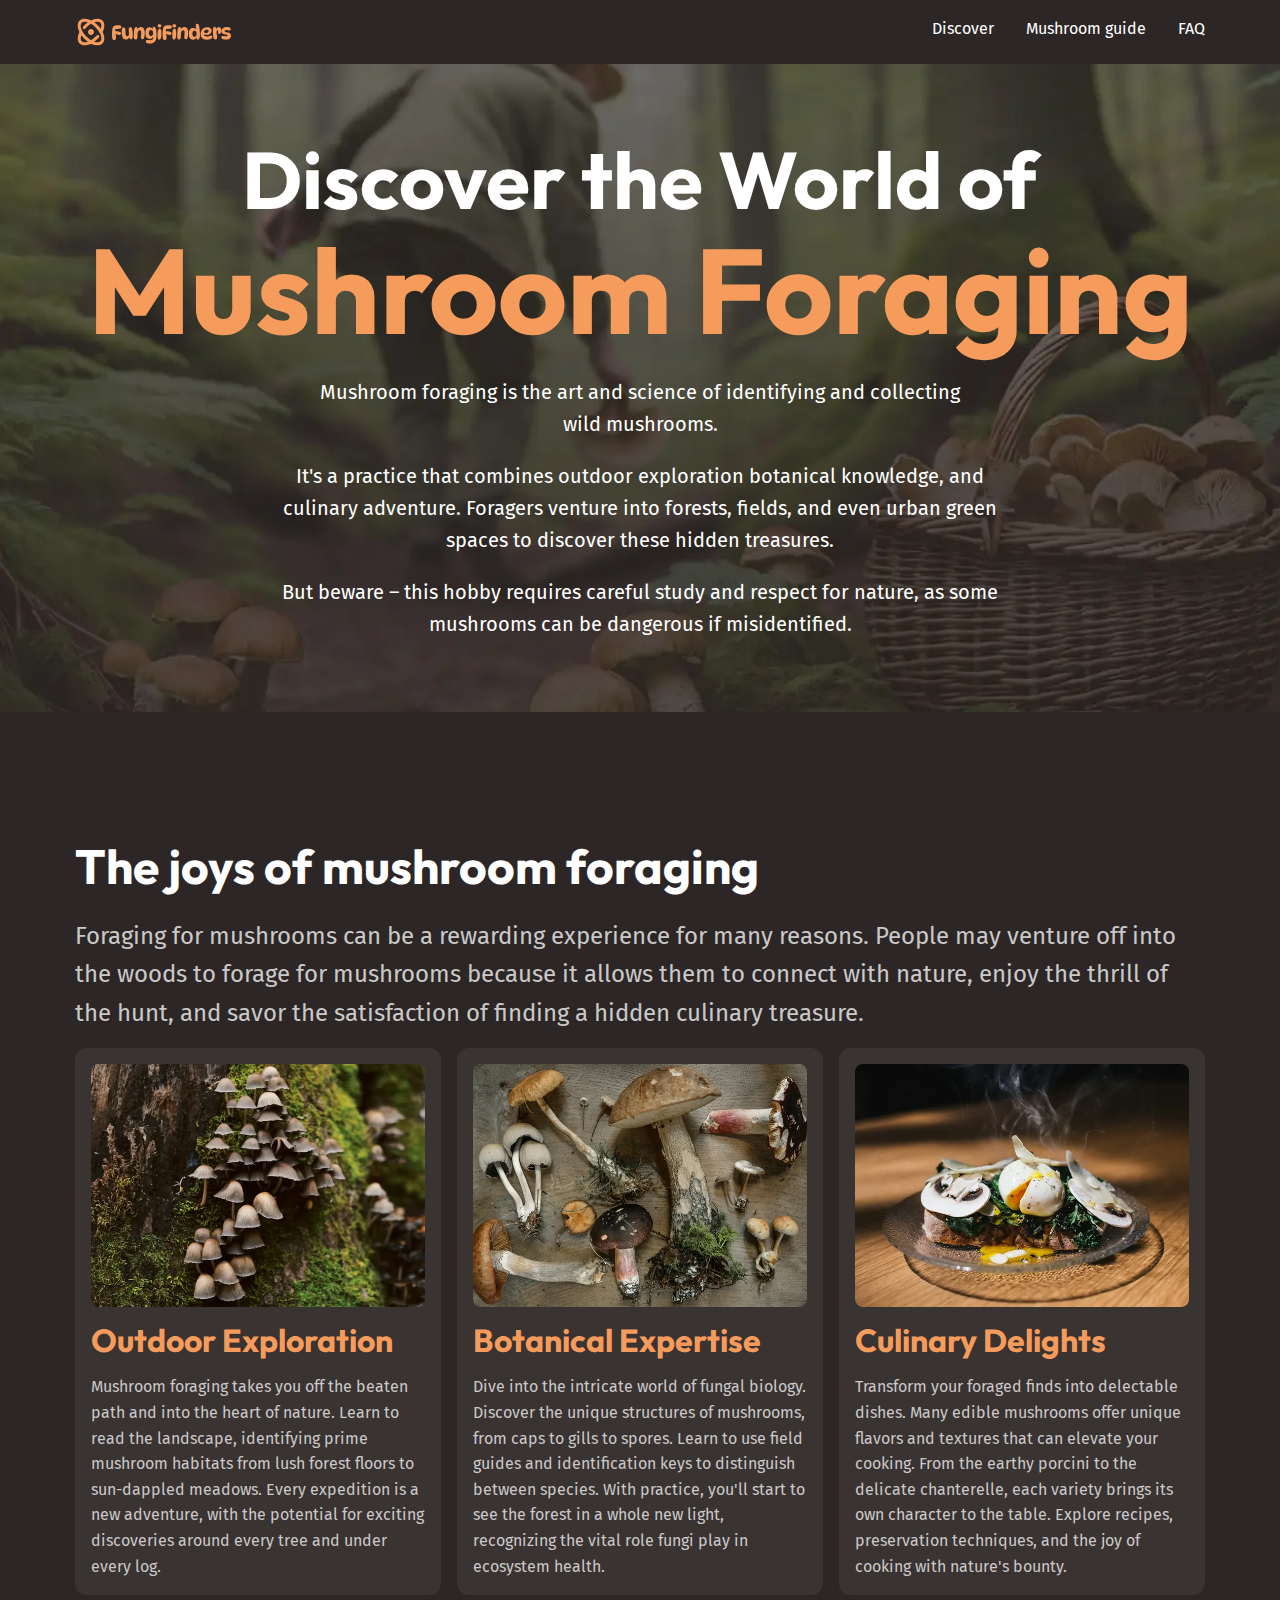
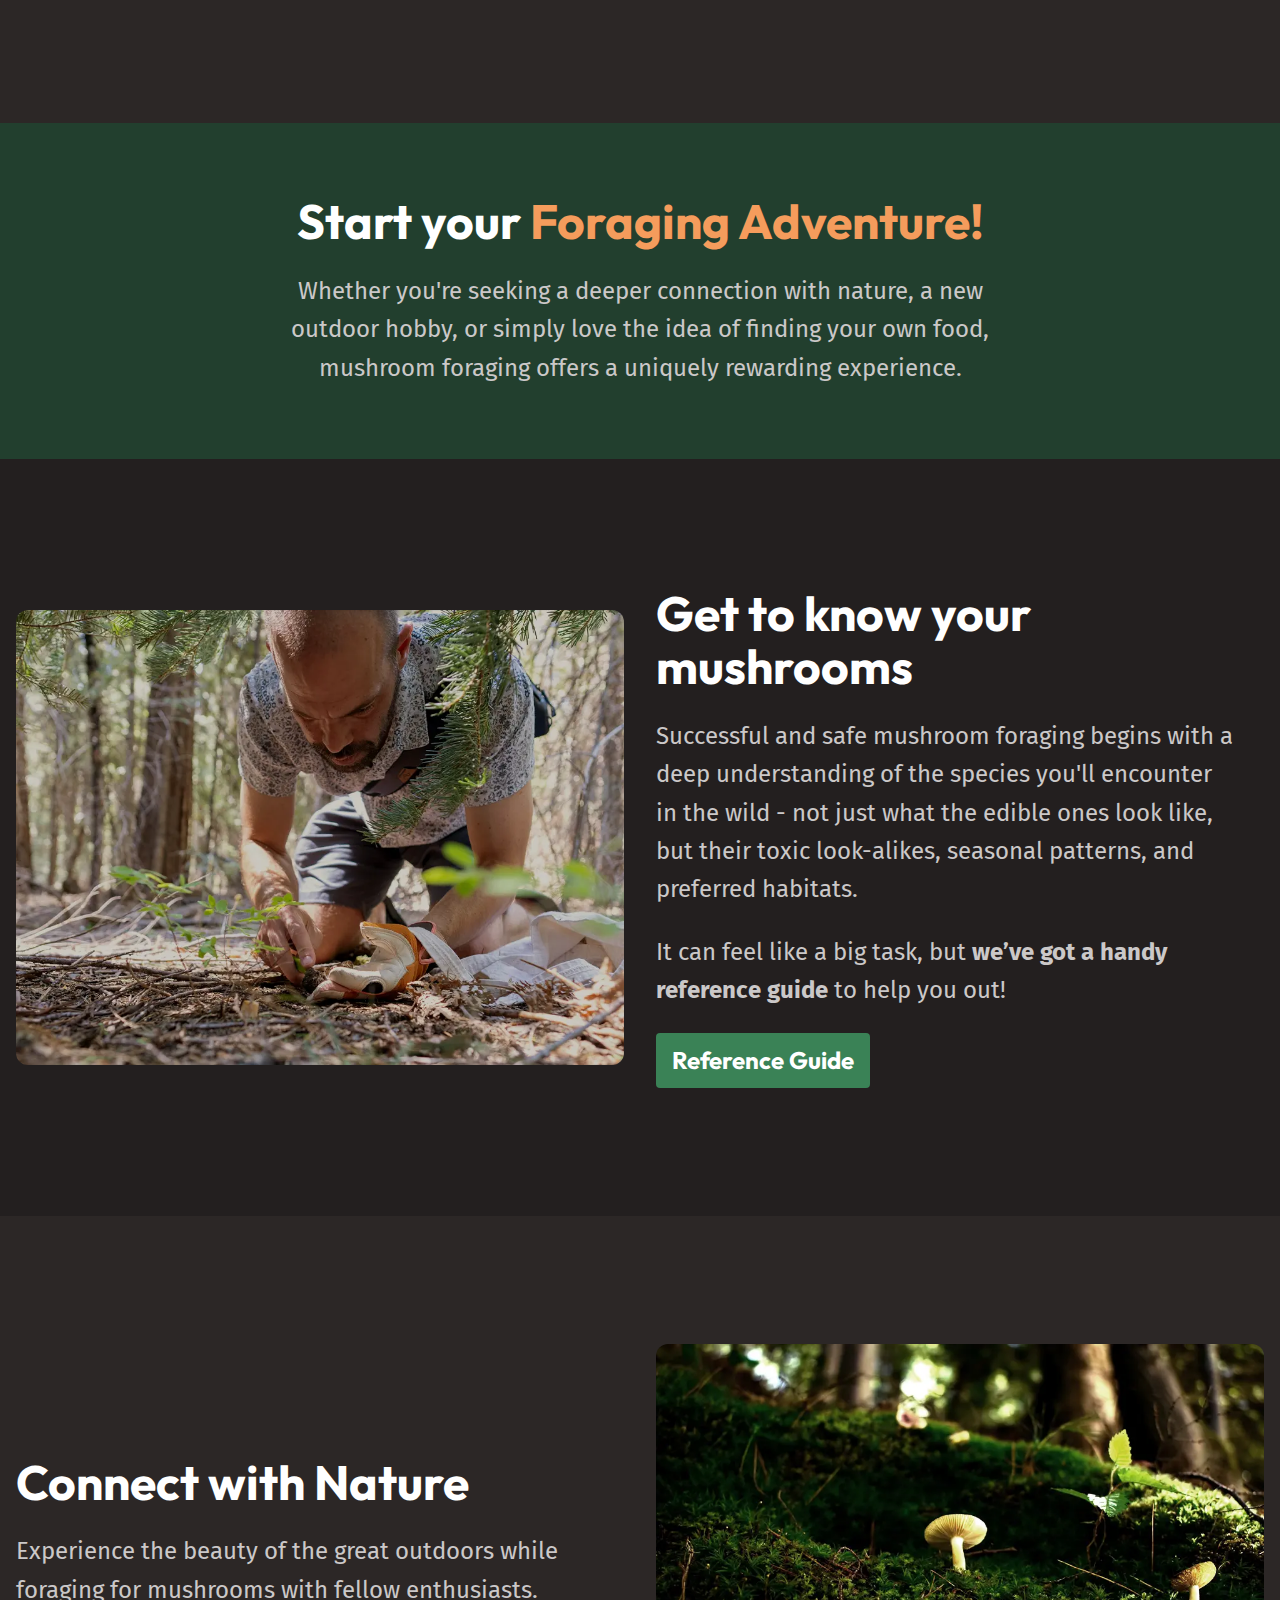
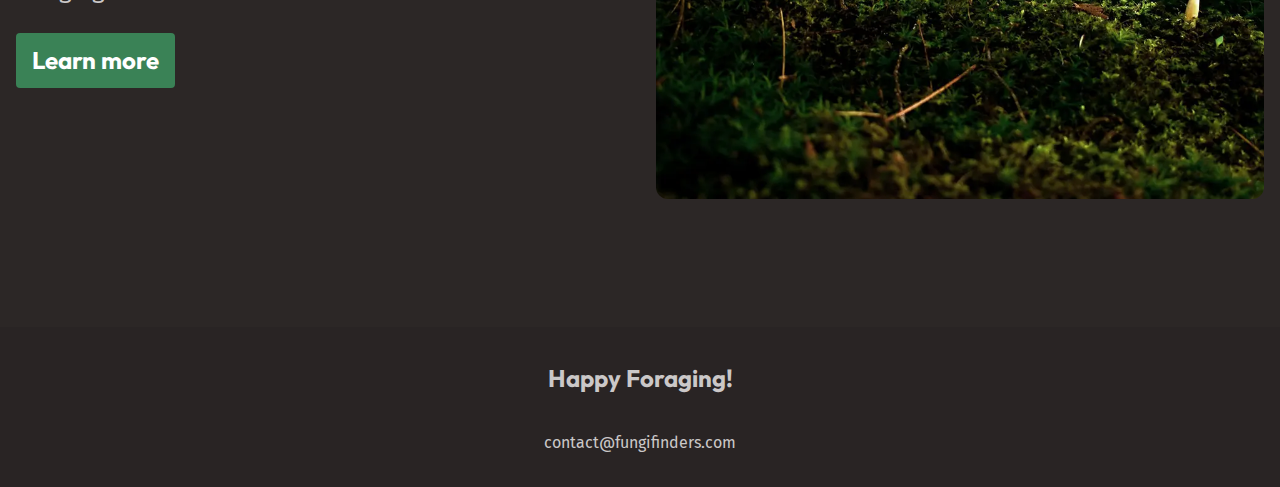
==== commit 419de249: "js for mobile nav and refactor markup" ====
--- a/index.html
+++ b/index.html
@@ -11,6 +11,7 @@
       href="https://fonts.googleapis.com/css2?family=Fira+Sans:wght@400;700&family=Outfit:wght@100..900&display=swap"
       rel="stylesheet"
     />
+    <script src="script.js" defer></script>
   </head>
   <body>
     <header class="site-header">
@@ -24,6 +25,15 @@
             />
           </a>
 
+          <button
+            aria-controls="primary-navigation"
+            aria-expanded="false"
+            type="button"
+          >
+            <span class="visually-hidden">Menu</span>
+            <img src="/assets/hamburger.svg" alt="" />
+          </button>
+
           <nav class="primary-navigation">
             <ul>
               <li><a href="#">Discover</a></li>
--- a/styles.css
+++ b/styles.css
@@ -211,55 +211,68 @@
 }
 
 @layer layout {
+  .flex-group {
+    display: flex;
+    flex-wrap: wrap;
+    gap: var(--flex-group-gap, 0.5rem);
+  }
   .flow > * + * {
     margin-block-start: var(--flow-space, 1em);
   }
-
   .grid-flow {
     display: grid;
-    gap: var(--grid-flow-space, 1em);
+    gap: var(--grid-flow-space, 1rem);
 
     align-content: start;
     justify-items: start;
   }
+
   .wrapper {
-    --wrapper-max-width: 70.625rem;
+    --wrapper-max-width: 1130px;
     --wrapper-padding: 1rem;
 
-    width: min(var(--wrapper-max-width), 100% - var(--wrapper-padding) * 2);
+    max-width: var(--wrapper-max-width);
     margin-inline: auto;
-
-    /* max-width: var(--wrapper-max-width);
-    margin-inline: auto;
-    padding-inline: var(--wrapper-padding); */
-
+    padding-inline: var(--wrapper-padding);
+
+    /* helps to match the Figma file */
     box-sizing: content-box;
   }
 
   .wrapper[data-width='narrow'] {
-    --wrapper-max-width: 45rem;
+    --wrapper-max-width: 720px;
   }
 
   .wrapper[data-width='wide'] {
-    --wrapper-max-width: 83.125rem;
+    --wrapper-max-width: 1330px;
   }
 
   .section {
     padding-block: 3.75rem;
 
-    @media (min-width: 47.5rem) {
+    @media (min-width: 760px) {
       padding-block: 8rem;
 
       &[data-padding='compact'] {
-        padding-block: 4.54rem;
-      }
+        padding-block: 4.5rem;
+      }
+    }
+
+    .grid-auto-fill {
+      --min-column-size: 275px;
+      display: grid;
+      gap: 1rem;
+      grid-template-columns: repeat(
+        auto-fill,
+        minmax(min(var(--min-column-size), 100%), 1fr)
+      );
     }
   }
 
   .equal-columns {
     display: grid;
     gap: var(--equal-columns-gap, 1rem);
-    align-items: var(--column-layout-alignment, stretch);
+    align-items: var(--column-layout-alignment, start);
 
     &[data-gap='large'] {
       gap: 2rem;
@@ -307,6 +320,93 @@
     }
   }
 
+  [aria-controls='primary-navigation'] {
+    display: none;
+  }
+
+  @media (width < 760px) {
+    [aria-controls='primary-navigation'] {
+      display: block;
+      z-index: 100;
+      background: transparent;
+      border: 0;
+
+      img {
+        border-radius: 0;
+      }
+    }
+
+    .site-header {
+      position: relative;
+    }
+
+    .primary-navigation {
+      display: none;
+      opacity: 0;
+
+      transition: display 1s, opacity 1s;
+      transition-behavior: allow-discrete;
+
+      position: absolute;
+      z-index: 10;
+      top: 0;
+      right: 0;
+      padding: 2rem;
+      border-radius: 0 0 0 var(--border-radius-3);
+      background: var(--background-accent-main);
+
+      ul {
+        flex-direction: column;
+        gap: 0;
+        font-size: var(--fs-700);
+        font-family: var(--ff-heading);
+        font-weight: 700;
+      }
+
+      li {
+        translate: 0;
+        opacity: 1;
+
+        transition: opacity 300ms, translate 875ms;
+        transition-delay: var(--delay, 125ms);
+
+        &:nth-child(2) {
+          --delay: 250ms;
+        }
+
+        &:nth-child(3) {
+          --delay: 325ms;
+        }
+      }
+
+      li + li {
+        margin-top: 1rem;
+        padding-top: 1rem;
+        border-top: 2px solid var(--background-accent-light);
+      }
+    }
+
+    [aria-expanded='true'] ~ .primary-navigation {
+      display: block;
+      opacity: 1;
+
+      @starting-style {
+        display: block;
+        opacity: 0;
+      }
+
+      li {
+        translate: 0;
+        opacity: 1;
+
+        @starting-style {
+          translate: 100%;
+          opacity: 0;
+        }
+      }
+    }
+  }
+
   .site-footer {
     background-color: var(--background-dark);
     padding-block: 2rem;
@@ -350,8 +450,75 @@
     }
   }
 
+  .mushroom-guide {
+    --card-title-color: var(--text-high-contrast);
+    --card-title-font-size: var(--font-size-lg);
+
+    --card-gap: 0.75rem;
+  }
+
+  .faq-bento-grid {
+    --card-title-color: var(--text-high-contrast);
+
+    display: grid;
+    gap: 1rem;
+    grid-template-areas:
+      'card-one'
+      'card-two'
+      'card-three'
+      'card-four';
+
+    .card:nth-child(1) {
+      grid-area: card-one;
+    }
+    .card:nth-child(2) {
+      grid-area: card-two;
+    }
+    .card:nth-child(3) {
+      grid-area: card-three;
+    }
+    .card:nth-child(4) {
+      grid-area: card-four;
+    }
+
+    .card > img {
+      height: 100%;
+      object-fit: cover;
+    }
+
+    @media (width > 600px) {
+      grid-template-columns: 1fr 1fr;
+      grid-template-areas:
+        'card-one card-two'
+        'card-three card-four';
+
+      .card:nth-child(even) img {
+        order: 3;
+      }
+    }
+
+    @media (width > 900px) {
+      grid-template-columns: 1fr 1fr 1fr;
+
+      grid-template-areas:
+        'card-one card-two card-four'
+        'card-three card-three card-four';
+
+      .card:nth-child(3) {
+        display: grid;
+        grid-template-columns: 300px 1fr;
+
+        img {
+          grid-column: 1;
+          grid-row: 1 / 3;
+        }
+      }
+    }
+  }
+
   .card {
-    display: grid;
+    display: flex;
+    flex-direction: column;
     gap: 1rem;
     padding: 1rem;
     background-color: var(--background-light);
@@ -363,10 +530,17 @@
   }
 
   .card__title {
-    /* color: var(--card-title-color), var(--text-brand);
-    font-size: var(--card-title-font-size), var(--font-size-sm); */
-    color: var(--text-brand);
-    font-size: var(--font-size-heading-sm);
+    color: var(--card-title-color, var(--text-brand));
+    font-size: var(--card-title-font-size, var(--font-size-heading-sm));
+    /* color: var(--card-title-color);
+    font-size: var(--card-title-font-size); */
+  }
+
+  .card__note {
+    margin-top: auto;
+    background-color: var(--background-extra-light);
+    padding: 0.75rem;
+    border-radius: var(--border-radius-2);
   }
 
   .button {
@@ -386,6 +560,45 @@
     background-color: var(--background-accent-light);
     color: var(--text-high-contrast);
   }
+
+  select {
+    font-family: var(--ff-heading);
+    background-color: var(--background-accent-main);
+    color: var(--text-high-contrast);
+    padding: 0.5rem 0.5rem 0.5rem 1rem;
+    border: 0;
+    border-radius: var(--border-radius-2);
+  }
+
+  .tag-list {
+    display: flex;
+    gap: var(--tag-list-gap, 12px);
+
+    > li {
+      padding: 0 0.5rem;
+      color: var(--text-high-contrast);
+      font-family: var(--ff-heading);
+      font-size: var(--font-size-sm);
+      background-color: var(--tag-background);
+      border-radius: var(--border-radius-1);
+
+      &[data-edible='edible'] {
+        --tag-background: var(--background-accent-main);
+      }
+      &[data-edible='toxic'] {
+        --tag-background: var(--clr-red-500);
+      }
+      &[data-season='summer'] {
+        --tag-background: var(--background-accent-main);
+      }
+      &[data-season='fall'] {
+        --tag-background: var(--clr-orange-500);
+      }
+      &[data-season='spring'] {
+        --tag-background: var(--clr-teal-500);
+      }
+    }
+  }
 }
 
 @layer utilities {
